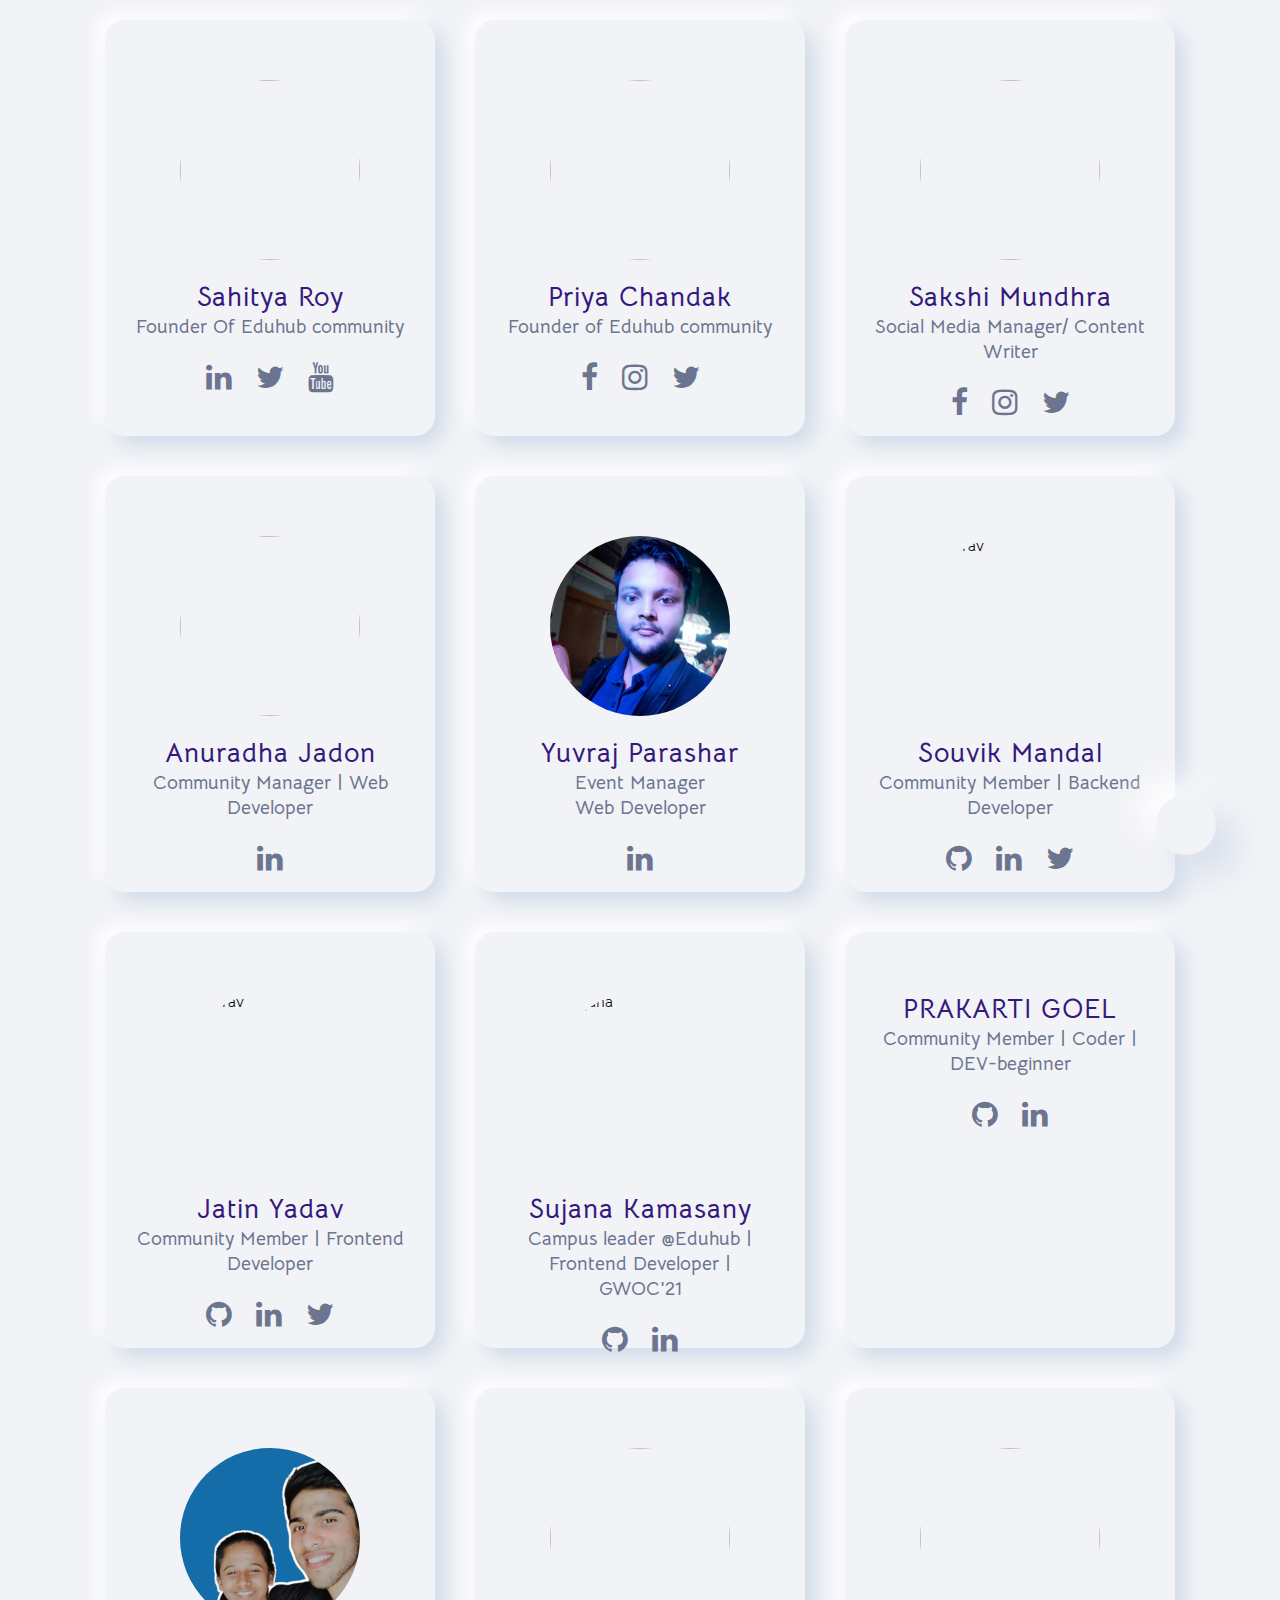
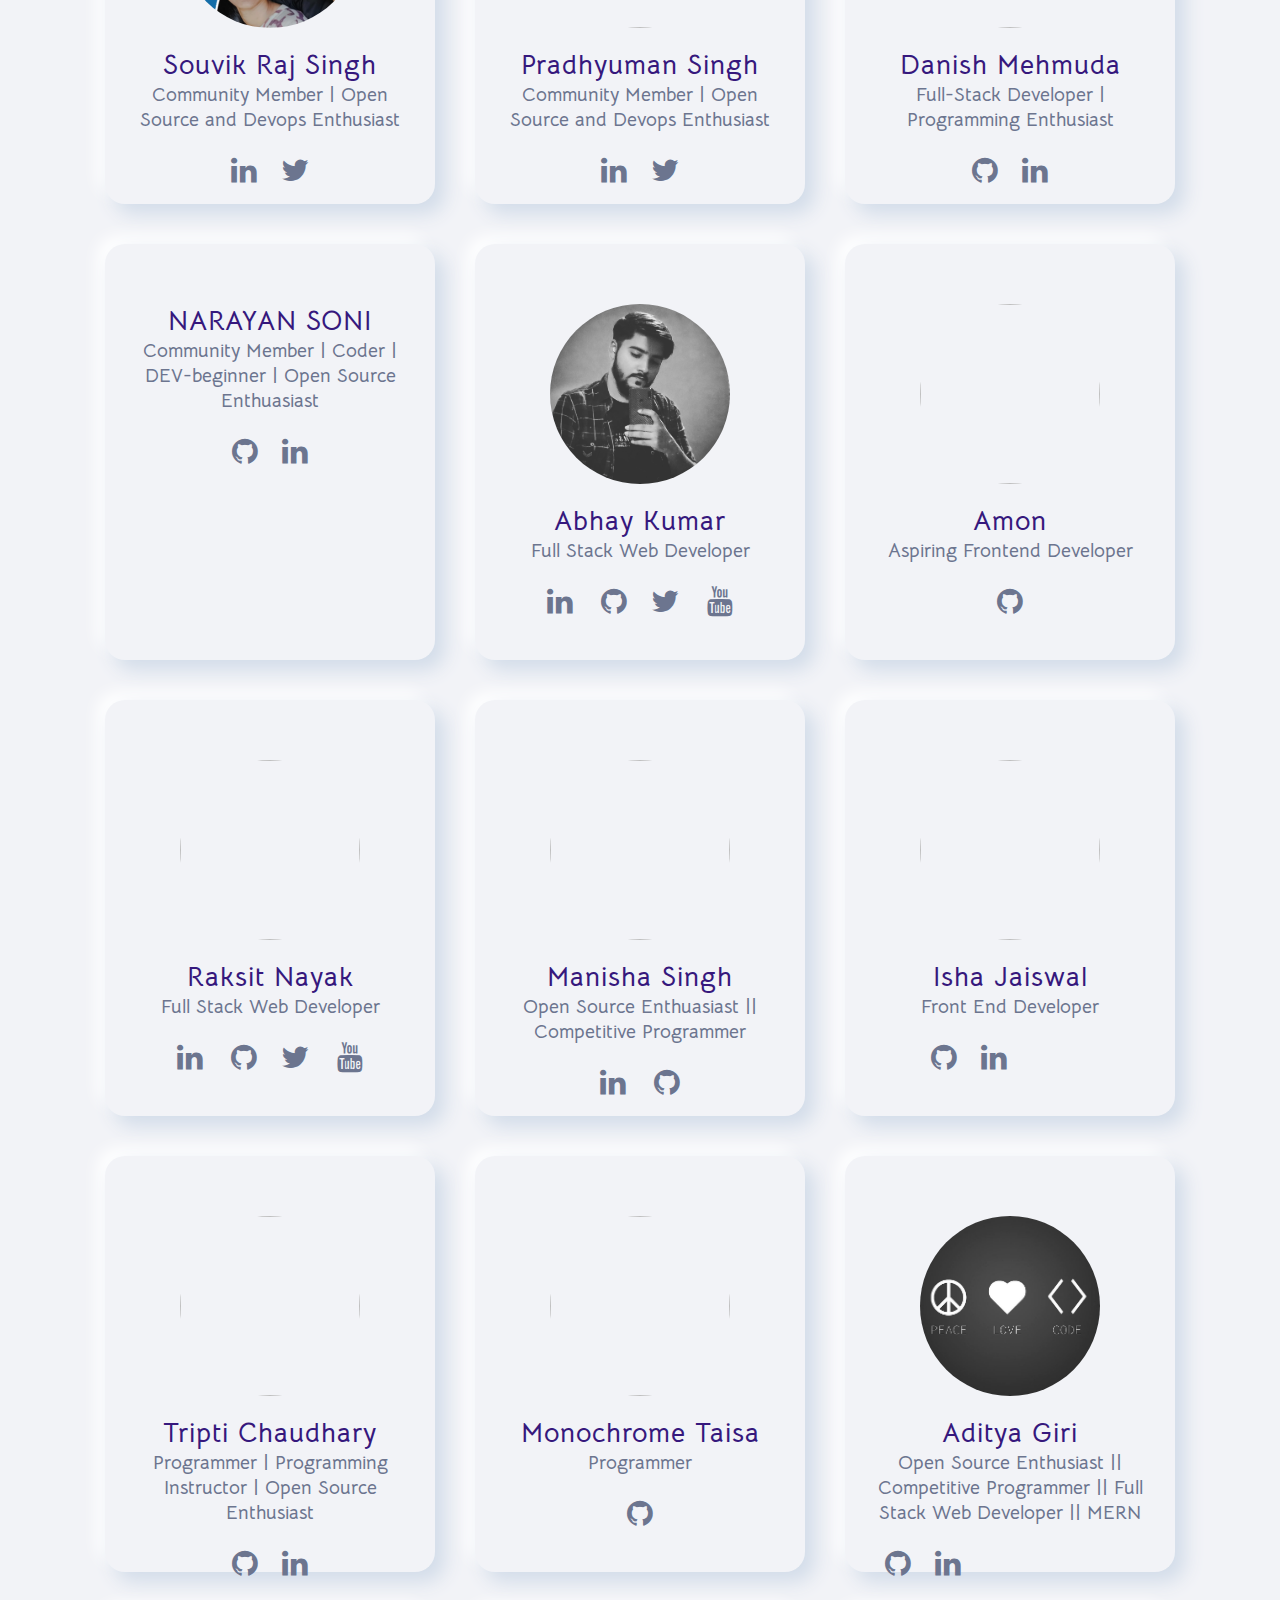
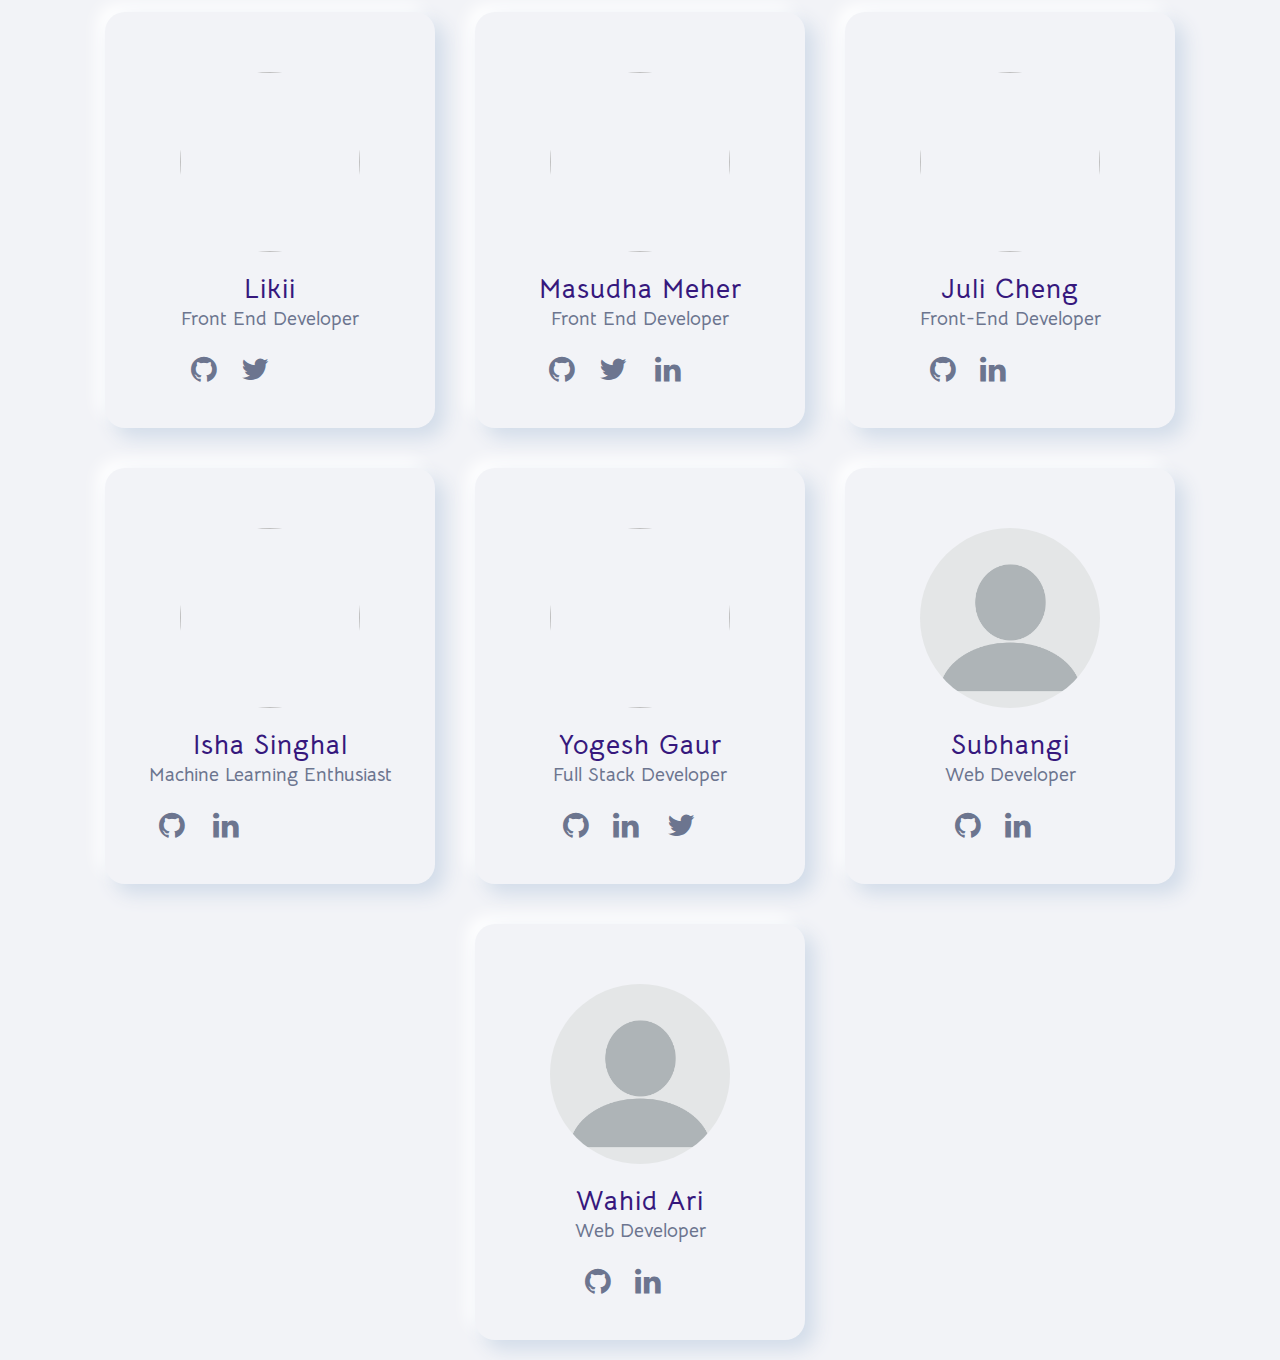
==== index.html @ bab0c8e1 "add new contributor" ====
<!DOCTYPE html>
<html lang="en">
  <head>
    <meta charset="UTF-8" />
    <meta http-equiv="X-UA-Compatible" content="IE=edge" />
    <meta name="viewport" content="width=device-width, initial-scale=1.0" />
    <link
      rel="stylesheet"
      href="https://cdnjs.cloudflare.com/ajax/libs/font-awesome/4.7.0/css/font-awesome.css"
    />
    <link rel="stylesheet" href="style.css" />
    <title>Creative Our Team Section Using HTML & CSS | CSS Neumorphism</title>
    <script src="./darkMode.js" defer></script>
    <!-- Created by S-Tech04 -->
  </head>

  <body>
    <!-- Dark/Light Mode Toggler -->
    <button id="theme-toggler">
      <i id="toggler-icon" class="fa" aria-hidden="true"></i>
    </button>
    <div class="container">
      <div class="card">
        <div class="content">
          <div class="imgBx">
            <img src="images/sahitya.jpg" alt="" />
          </div>
          <div class="contentBx">
            <h4 class="nameHeadline">Sahitya Roy</h4>
            <h5 class="designationHeadline">Founder Of Eduhub community</h5>
          </div>
          <div class="sci">
            <a
              href="https://linkedin.com/in/sahitya-roy-244b941a2/"
              class="socialLink"
              ><i class="fa fa-linkedin" aria-hidden="true"></i
            ></a>
            <a href="https://twitter.com/SahityaRoy07" class="socialLink"
              ><i class="fa fa-twitter" aria-hidden="true"></i
            ></a>
            <a
              href="https://www.youtube.com/channel/UCqXTIC8hmyigUtYGVykQsug"
              class="socialLink"
              ><i class="fa fa-youtube" aria-hidden="true"></i
            ></a>
          </div>
        </div>
      </div>
      <div class="card">
        <div class="content">
          <div class="imgBx">
            <img src="images/avatar.png" alt="" />
          </div>
          <div class="contentBx">
            <h4 class="nameHeadline">Priya Chandak</h4>
            <h5 class="designationHeadline">Founder of Eduhub community</h5>
          </div>
          <div class="sci">
            <a href="#" class="socialLink"
              ><i class="fa fa-facebook" aria-hidden="true"></i
            ></a>
            <a href="#" class="socialLink"
              ><i class="fa fa-instagram" aria-hidden="true"></i
            ></a>
            <a href="#" class="socialLink"
              ><i class="fa fa-twitter" aria-hidden="true"></i
            ></a>
          </div>
        </div>
      </div>
      <div class="card">
        <div class="content">
          <div class="imgBx">
            <img src="images/IMG-20191004-WA0050 - Sakshi Mundhra.jpg" alt="" />
          </div>
          <div class="contentBx">
            <h4 class="nameHeadline">Sakshi Mundhra</h4>
            <h5 class="designationHeadline">
              Social Media Manager/ Content Writer
            </h5>
          </div>
          <div class="sci">
            <a href="#" class="socialLink"
              ><i class="fa fa-facebook" aria-hidden="true"></i
            ></a>
            <a href="#" class="socialLink"
              ><i class="fa fa-instagram" aria-hidden="true"></i
            ></a>
            <a href="#" class="socialLink"
              ><i class="fa fa-twitter" aria-hidden="true"></i
            ></a>
          </div>
        </div>
      </div>
      <div class="card">
        <div class="content">
          <div class="imgBx">
            <img src="images/Anuradha_image.jpg" alt="" />
          </div>
          <div class="contentBx">
            <h4 class="nameHeadline">Anuradha Jadon</h4>
            <h5 class="designationHeadline">
              Community Manager | Web Developer
            </h5>
          </div>
          <div class="sci">
            <a
              href="https://www.linkedin.com/in/anuradha-jadon-4a5ba61b1/"
              class="socialLink"
              ><i class="fa fa-linkedin" aria-hidden="true"></i
            ></a>
          </div>
        </div>
      </div>
      <!-- Card added by Yuvraj Parashar -->
      <div class="card">
        <div class="content">
          <div class="imgBx">
            <img src="images/yuvi.jpg" alt="" />
          </div>
          <div class="contentBx">
            <h4 class="nameHeadline">Yuvraj Parashar</h4>
            <h5 class="designationHeadline">
              Event Manager <br />
              Web Developer
            </h5>
          </div>
          <div class="sci">
            <a
              href="https://www.linkedin.com/in/yuvraj-parashar/"
              class="socialLink"
              ><i class="fa fa-linkedin" aria-hidden="true"></i
            ></a>
          </div>
        </div>
      </div>
      <div class="card">
        <div class="content">
          <div class="imgBx">
            <img src="images/souvik.png" alt="Saurav" />
          </div>
          <div class="contentBx">
            <h4 class="nameHeadline">Souvik Mandal</h4>
            <h5 class="designationHeadline">
              Community Member | Backend Developer
            </h5>
          </div>
          <div class="sci">
            <a href="https://github.com/8-bit-souvik" class="socialLink"
              ><i class="fa fa-github" aria-hidden="true"></i
            ></a>
            <a
              href="https://www.linkedin.com/in/souvikmandal20/"
              class="socialLink"
              ><i class="fa fa-linkedin" aria-hidden="true"></i
            ></a>
            <a href="https://twitter.com/souvik0759" class="socialLink"
              ><i class="fa fa-twitter" aria-hidden="true"></i
            ></a>
          </div>
        </div>
      </div>
      <div class="card">
        <div class="content">
          <div class="imgBx">
            <img src="images/jatiinyadav.png" alt="Saurav" />
          </div>
          <div class="contentBx">
            <h4 class="nameHeadline">Jatin Yadav</h4>
            <h5 class="designationHeadline">
              Community Member | Frontend Developer
            </h5>
          </div>
          <div class="sci">
            <a href="https://github.com/jatiinyadav" class="socialLink"
              ><i class="fa fa-github" aria-hidden="true"></i
            ></a>
            <a
              href="https://www.linkedin.com/in/jatiinyadav/"
              class="socialLink"
              ><i class="fa fa-linkedin" aria-hidden="true"></i
            ></a>
            <a href="https://twitter.com/jatiin_yadav" class="socialLink"
              ><i class="fa fa-twitter" aria-hidden="true"></i
            ></a>
          </div>
        </div>
      </div>

      <div class="card">
        <div class="content">
          <div class="imgBx">
            <img src="images/sujana.jpeg" alt="Sujana" />
          </div>
          <div class="contentBx">
            <h4 class="nameHeadline">Sujana Kamasany</h4>
            <h5 class="designationHeadline">
              Campus leader @Eduhub | Frontend Developer | GWOC'21
            </h5>
          </div>
          <div class="sci">
            <a href="https://github.com/sujana-kamasany" class="socialLink"
              ><i class="fa fa-github" aria-hidden="true"></i
            ></a>
            <a href="https://www.linkedin.com/in/sujana--k/" class="socialLink"
              ><i class="fa fa-linkedin" aria-hidden="true"></i
            ></a>
          </div>
        </div>
      </div>
      <div class="card">
        <div class="content">
          <div class="contentBx">
            <h4 class="nameHeadline">PRAKARTI GOEL</h4>
            <h5 class="designationHeadline">
              Community Member | Coder | DEV-beginner
            </h5>
          </div>
          <div class="sci">
            <a href="https://github.com/prakartigoel24" class="socialLink"
              ><i class="fa fa-github" aria-hidden="true"></i
            ></a>
            <a
              href="https://www.linkedin.com/in/prakarti-goel-2404/"
              class="socialLink"
              ><i class="fa fa-linkedin" aria-hidden="true"></i
            ></a>
          </div>
        </div>
      </div>

      <div class="card">
        <div class="content">
          <div class="imgBx">
            <img src="images/souvik-raj-singh.png" alt="" />
          </div>
          <div class="contentBx">
            <h4 class="nameHeadline">Souvik Raj Singh</h4>
            <h5 class="designationHeadline">
              Community Member | Open Source and Devops Enthusiast
            </h5>
          </div>
          <div class="sci">
            <a
              href="https://linkedin.com/in/souvik-raj-singh-9650bb187/"
              class="socialLink"
              ><i class="fa fa-linkedin" aria-hidden="true"></i
            ></a>
            <a href="https://twitter.com/souvik-raj-singh" class="socialLink"
              ><i class="fa fa-twitter" aria-hidden="true"></i
            ></a>
          </div>
        </div>
      </div>

      <div class="card">
        <div class="content">
          <div class="imgBx">
            <img src="images/Male_avatar.jpg" alt="" />
          </div>
          <div class="contentBx">
            <h4 class="nameHeadline">Pradhyuman Singh</h4>
            <h5 class="designationHeadline">
              Community Member | Open Source and Devops Enthusiast
            </h5>
          </div>
          <div class="sci">
            <a
              href="https://www.linkedin.com/in/pradhyuman-singh-sindal-387aaa192/"
              class="socialLink"
              ><i class="fa fa-linkedin" aria-hidden="true"></i
            ></a>
            <a href="https://twitter.com/pradhyuman12" class="socialLink"
              ><i class="fa fa-twitter" aria-hidden="true"></i
            ></a>
          </div>
        </div>
      </div>

      <div class="card">
        <div class="content">
          <div class="imgBx">
            <img src="images/Male_avatar.jpg" />
          </div>
          <div class="contentBx">
            <h4 class="nameHeadline">Danish Mehmuda</h4>
            <h5 class="designationHeadline">
              Full-Stack Developer | Programming Enthusiast
            </h5>
          </div>
          <div class="sci">
            <a href="https://github.com/GLADI8R" class="socialLink"
              ><i class="fa fa-github" aria-hidden="true"></i
            ></a>
            <a
              href="https://www.linkedin.com/in/danish-ahmed-mehmuda-34b5651b2/"
              class="socialLink"
              ><i class="fa fa-linkedin" aria-hidden="true"></i
            ></a>
          </div>
        </div>
      </div>
      <div class="card">
        <div class="content">
          <div class="contentBx">
            <h4 class="nameHeadline">NARAYAN SONI</h4>
            <h5 class="designationHeadline">
              Community Member | Coder | DEV-beginner | Open Source Enthuasiast
            </h5>
          </div>
          <div class="sci">
            <a href="https://github.com/narayan954" class="socialLink"
              ><i class="fa fa-github" aria-hidden="true"></i
            ></a>
            <a
              href="https://www.linkedin.com/in/narayan-soni/"
              class="socialLink"
              ><i class="fa fa-linkedin" aria-hidden="true"></i
            ></a>
          </div>
        </div>
      </div>

      <div class="card">
        <div class="content">
          <div class="imgBx">
            <img src="images/abhayxkumar.jpg" />
          </div>
          <div class="contentBx">
            <h4 class="nameHeadline">Abhay Kumar</h4>
            <h5 class="designationHeadline">Full Stack Web Developer</h5>
          </div>
          <div class="sci">
            <a href="https://linkedin.com/in/abhayxkumar/">
              <i class="fa fa-linkedin" aria-hidden="true"></i>
            </a>
            <a href="https://github.com/abhayxkumar" class="socialLink"
              ><i class="fa fa-github" aria-hidden="true"></i
            ></a>
            <a href="https://twitter.com/abhayxkumar/">
              <i class="fa fa-twitter" aria-hidden="true"></i>
            </a>
            <a href="https://www.youtube.com/channel/UCaTFZ7EOdfE4BOIVOZs4eyQ">
              <i class="fa fa-youtube" aria-hidden="true"></i>
            </a>
          </div>
        </div>
      </div>
      <div class="card">
        <div class="content">
          <div class="imgBx">
            <img src="https://avatars.githubusercontent.com/u/64846892?v=4" />
          </div>
          <div class="contentBx">
            <h4 class="nameHeadline">Amon</h4>
            <h5 class="designationHeadline">Aspiring Frontend Developer</h5>
          </div>
          <div class="sci">
            <a href="https://github.com/A-amon" class="socialLink"
              ><i class="fa fa-github" aria-hidden="true"></i
            ></a>
          </div>
        </div>
      </div>
      <div class="card">
        <div class="content">
          <div class="imgBx">
            <img src="images/RakshitNayak.jpg" />
          </div>
          <div class="contentBx">
            <h4 class="nameHeadline">Raksit Nayak</h4>
            <h5 class="designationHeadline">Full Stack Web Developer</h5>
          </div>
          <div class="sci">
            <a href="https://www.linkedin.com/in/rakshit-nayak-515932182/">
              <i class="fa fa-linkedin" aria-hidden="true"></i>
            </a>
            <a href="https://github.com/rakshitnayak" class="socialLink"
              ><i class="fa fa-github" aria-hidden="true"></i
            ></a>
            <a href="https://twitter.com/rdsonn">
              <i class="fa fa-twitter" aria-hidden="true"></i>
            </a>
            <a href="https://www.youtube.com/c/RDsOn">
              <i class="fa fa-youtube" aria-hidden="true"></i>
            </a>
          </div>
        </div>
      </div>

      <!-- added by Manisha Singh -->
      <div class="card">
        <div class="content">
          <div class="imgBx">
            <img src="images/ManishaSingh.jpg" />
          </div>
          <div class="contentBx">
            <h4 class="nameHeadline">Manisha Singh</h4>
            <h5 class="designationHeadline">
              Open Source Enthuasiast || Competitive Programmer
            </h5>
          </div>
          <div class="sci">
            <a href="https://www.linkedin.com/in/manisha-singh-a3471616b/">
              <i class="fa fa-linkedin" aria-hidden="true"></i>
            </a>
            <a href="https://github.com/manisha-27" class="socialLink"
              ><i class="fa fa-github" aria-hidden="true"></i>
            </a>
          </div>
        </div>
      </div>

      <!--       Added by Isha Jaiswal  -->

      <div class="card">
        <div class="content">
          <div class="imgBx">
            <img src="images/Isha Jaiswal.jpg" />
          </div>
          <div class="contentBx">
            <h4 class="nameHeadline">Isha Jaiswal</h4>
            <h5 class="designationHeadline">Front End Developer</h5>
            <div class="sci">
              <a href="https://github.com/ishajaiswal1505" class="socialLink"
                ><i class="fa fa-github" aria-hidden="true"></i
              ></a>
              <a href="https://www.linkedin.com/in/isha-jaiswal-741830221/">
                <i class="fa fa-linkedin" aria-hidden="true"></i>
              </a>
            </div>
          </div>
        </div>
      </div>

      <div class="card">
        <div class="content">
          <div class="imgBx">
            <img src="images/avatar.png" />
          </div>
          <div class="contentBx">
            <h4 class="nameHeadline">Tripti Chaudhary</h4>
            <h5 class="designationHeadline">
              Programmer | Programming Instructor | Open Source Enthusiast
            </h5>
          </div>
          <div class="sci">
            <a href="https://github.com/triptic1412" class="socialLink"
              ><i class="fa fa-github" aria-hidden="true"></i
            ></a>
            <a
              href="https://www.linkedin.com/in/tripti-chaudhary1412/"
              class="socialLink"
              ><i class="fa fa-linkedin" aria-hidden="true"></i>
            </a>
          </div>
        </div>
      </div>
      
      <div class="card">
        <div class="content">
          <div class="imgBx">
            <img src="images/mtsa.png" />
          </div>
          <div class="contentBx">
            <h4 class="nameHeadline">Monochrome Taisa</h4>
            <h5 class="designationHeadline">
              Programmer
            </h5>
          </div>
          <div class="sci">
            <a href="https://github.com/idm1303" class="socialLink"
              ><i class="fa fa-github" aria-hidden="true"></i
            ></a>
          </div>
        </div>
      </div>
      
        
      <!-- Card added by Aditya Giri -->
        <div class="card">
          <div class="content">
            <div class="imgBx">
              <img src="images/devPROFILE.jpg" />
            </div>
            <div class="contentBx">
              <h4 class="nameHeadline">Aditya Giri</h4>
              <h5 class="designationHeadline">
              Open Source Enthusiast || Competitive Programmer || Full Stack Web Developer || MERN
            </h5>
              <div class="sci">
                <a href="https://github.com/aditya-464" class="socialLink"
                  ><i class="fa fa-github" aria-hidden="true"></i
                ></a>
                <a href="www.linkedin.com/in/aditya-giri-948420226">
                  <i class="fa fa-linkedin" aria-hidden="true"></i>
                </a>
              </div>
            </div>
          </div>
        </div>
  

      <div class="card">
        <div class="content">
          <div class="imgBx">
            <img src="images/likiipedia.jpg" />
          </div>
          <div class="contentBx">
            <h4 class="nameHeadline">Likii</h4>
            <h5 class="designationHeadline">Front End Developer</h5>
            <div class="sci">
              <a href="https://github.com/mateahoward" class="socialLink"
                ><i class="fa fa-github" aria-hidden="true"></i
              ></a>
              <a href="https://twitter.com/Likiipedia" class="socialLink"
                ><i class="fa fa-twitter" aria-hidden="true"></i>
              </a>
            </div>
          </div>
        </div>
      </div>
       

      <div class="card">
        <div class="content">
          <div class="imgBx">
            <img src="images/artwork.jpg" />
          </div>
          <div class="contentBx">
            <h4 class="nameHeadline">Masudha Meher</h4>
            <h5 class="designationHeadline">Front End Developer</h5>
            <div class="sci">
              <a href="https://github.com/samflab" class="socialLink"
                ><i class="fa fa-github" aria-hidden="true"></i
              ></a>
              <a href="https://twitter.com/kasturimeh" class="socialLink"
                ><i class="fa fa-twitter" aria-hidden="true"></i>
              </a>
              <a href="https://linkedin.com/in/masudhameher" class="socialLink"
                ><i class="fa fa-linkedin" aria-hidden="true"></i>
              </a>
            </div>
          </div>
        </div>
      </div>

      <div class="card">
        <div class="content">
          <div class="imgBx">
            <img src="images/artwork.jpg" />
          </div>
          <div class="contentBx">
            <h4 class="nameHeadline">Juli Cheng</h4>
            <h5 class="designationHeadline">Front-End Developer</h5>
            <div class="sci">
              <a href="https://github.com/julicheng" class="socialLink"
                ><i class="fa fa-github" aria-hidden="true"></i
              ></a>
              <a href="https://linkedin.com/in/julicheng" class="socialLink"
                ><i class="fa fa-linkedin" aria-hidden="true"></i>
              </a>
            </div>
          </div>
        </div>
      </div>


      <div class="card">
        <div class="content">
          <div class="imgBx">
            <img src="images/ishaimg.jpg" />
          </div>
          <div class="contentBx">
            <h4 class="nameHeadline">Isha Singhal</h4>
            <h5 class="designationHeadline">Machine Learning Enthusiast</h5>
            <div class="sci">
              <a href="https://github.com/isha-singhal" class="socialLink"
                ><i class="fa fa-github" aria-hidden="true"></i>
              </a>
              <a href="https://www.linkedin.com/in/isha-singhal12/" class="socialLink"
                ><i class="fa fa-linkedin" aria-hidden="true"></i>
              </a>
            </div>
          </div>
        </div>
        </div>

        <div class="card">
          <div class="content">
            <div class="imgBx">
              <img src="images/Yogesh.jpg" />
            </div>
            <div class="contentBx">
              <h4 class="nameHeadline">Yogesh Gaur</h4>
              <h5 class="designationHeadline">Full Stack Developer</h5>
              <div class="sci">
                <a href="https://github.com/imyogeshgaur" class="socialLink"
                  ><i class="fa fa-github" aria-hidden="true"></i
                ></a>
                <a href="https://linkedin.com/in/imyogeshgaur" class="socialLink"
                  ><i class="fa fa-linkedin" aria-hidden="true"></i>
                </a>
                <a href="https://twitter.com/imyogeshgaur" class="socialLink"
                  ><i class="fa fa-twitter" aria-hidden="true"></i>
                </a>
              </div>
            </div>
          </div>
        </div>

        <div class="card">
          <div class="content">
            <div class="imgBx">
              <img src="images/photo.png" />
            </div>
            <div class="contentBx">
              <h4 class="nameHeadline">Subhangi</h4>
              <h5 class="designationHeadline">Web Developer</h5>
              <div class="sci">
                <a href="https://github.com/SUBHANGI-DHASMANA" class="socialLink"
                  ><i class="fa fa-github" aria-hidden="true"></i
                ></a>
                <a href="https://www.linkedin.com/in/subhangi-dhasmana-04a911235/" class="socialLink"
                  ><i class="fa fa-linkedin" aria-hidden="true"></i>
                </a>
              </div>
            </div>
          </div>
        </div>
      
        <div class="card">
          <div class="content">
            <div class="imgBx">
              <img src="images/photo.png" />
            </div>
            <div class="contentBx">
              <h4 class="nameHeadline">Wahid Ari</h4>
              <h5 class="designationHeadline">Web Developer</h5>
              <div class="sci">
                <a href="https://github.com/wahid-ari" class="socialLink"
                  ><i class="fa fa-github" aria-hidden="true"></i
                ></a>
                <a href="https://www.linkedin.com/in/wahidari/" class="socialLink"
                  ><i class="fa fa-linkedin" aria-hidden="true"></i>
                </a>
              </div>
            </div>
          </div>
        </div>
         
     


  </body>
</html>
---- style.css ----
@import url("https://fonts.googleapis.com/css2?family=Bellota+Text:ital,wght@0,300;0,400;0,700;1,300;1,400;1,700&display=swap");
:root {
  --theme-light-grey: #6c758f;
  --theme-light-purple: #36187d;
  --theme-light-blue: #0196e3;

  --theme-light-bg: #f2f3f7;
  --theme-light-light-shadow: #ffffff;
  --theme-light-dark-shadow: #d2dce9;

  --theme-dark-purple: #5726c9;
  --theme-dark-blue: #00a0f0;
  --theme-dark-grey: #bac9f5;

  --theme-dark-bg: #1a1b1e;
  --theme-dark-light-shadow: #242529;
  --theme-dark-dark-shadow: #151518;
}
* {
  margin: 0;
  padding: 0;
  box-sizing: border-box;
  font-family: "Bellota Text", cursive;
  transition: 0.2s ease-in-out;
}
body {
  display: flex;
  justify-content: center;
  align-items: center;
  min-height: 500px;
  width: 100%;
}
.container {
  display: flex;
  justify-content: center;
  align-items: center;
  flex-wrap: wrap;
}
.container .card {
  width: 330px;
  height: 416px;
  padding: 60px 30px;
  margin: 20px;
  border-radius: 20px;
}
.container .card .content {
  display: flex;
  justify-content: center;
  align-items: center;
  flex-direction: column;
}
.container .card .content .imgBx {
  width: 180px;
  height: 180px;
  border-radius: 50%;
  position: relative;
  margin-bottom: 20px;
  overflow: hidden;
}
.container .card .content .imgBx img {
  position: absolute;
  top: 0;
  left: 0;
  width: 100%;
  height: 100%;
  object-fit: cover;
}
.container .card .content .contentBx h4 {
  font-size: 1.7rem;
  font-weight: bold;
  text-align: center;
  letter-spacing: 1px;
}
.container .card .content .contentBx h5 {
  font-size: 1.2rem;
  font-weight: bold;
  text-align: center;
}
.container .card .content .sci {
  margin-top: 20px;
}
.container .card .content .sci a {
  text-decoration: none;
  font-size: 30px;
  margin: 10px;
  transition: color 0.4s;
}

/* Theme Toggler */
#theme-toggler {
  width: 60px;
  height: 60px;
  position: fixed;
  bottom: 5%;
  right: 5%;
  border-radius: 50%;
  border: none;
  outline: none;
  user-select: none;
  font-size: 2rem;
}
/* theme classes */
.dark-neuromorphism {
  background: var(--theme-dark-bg) !important;
  color: var(--theme-dark-grey) !important;
  box-shadow: 0.6em 0.6em 1.2em var(--theme-dark-dark-shadow),
    -0.5em -0.5em 1em var(--theme-dark-light-shadow) !important;
}
.light-neuromorphism {
  background: var(--theme-light-bg) !important;
  color: var(--theme-light-grey) !important;
  box-shadow: 0.6em 0.6em 1.2em var(--theme-light-dark-shadow),
    -0.5em -0.5em 1em var(--theme-light-light-shadow) !important;
}
.dark-bg {
  background: var(--theme-dark-bg) !important;
}
.dark-headline-text {
  color: var(--theme-dark-purple) !important;
}
.dark-description-text {
  color: var(--theme-dark-grey) !important;
}
.dark-link {
  color: var(--theme-dark-grey) !important;
}
.dark-link:hover {
  color: var(--theme-dark-blue) !important;
}
.light-bg {
  background: var(--theme-light-bg) !important;
}
.light-headline-text {
  color: var(--theme-light-purple) !important;
}
.light-description-text {
  color: var(--theme-light-grey) !important;
}
.light-link {
  color: var(--theme-light-grey) !important;
}
.light-link:hover {
  color: var(--theme-light-blue) !important;
}
/* Media Queries for OS Based Light/Dark Mode */
@media (prefers-color-scheme: dark) {
  body {
    background: var(--theme-dark-bg);
  }
  .container .card {
    background: var(--theme-dark-bg);
    box-shadow: 0.6em 0.6em 1.2em var(--theme-dark-dark-shadow),
      -0.5em -0.5em 1em var(--theme-dark-light-shadow);
  }
  .container .card .content .contentBx h4 {
    color: var(--theme-dark-purple);
  }
  .container .card .content .contentBx h5 {
    color: var(--theme-dark-grey);
  }
  .container .card .content .sci a {
    color: var(--theme-dark-grey);
  }
  .container .card .content .sci a:hover {
    color: var(--theme-dark-blue);
  }
  #theme-toggler {
    background: var(--theme-dark-bg);
    color: var(--theme-dark-grey);
    box-shadow: 0.6em 0.6em 1.2em var(--theme-dark-dark-shadow),
      -0.5em -0.5em 1em var(--theme-dark-light-shadow);
  }
}

@media (prefers-color-scheme: light) {
  body {
    background: var(--theme-light-bg);
  }
  .container .card {
    background: var(--theme-light-bg);
    box-shadow: 0.6em 0.6em 1.2em var(--theme-light-dark-shadow),
      -0.5em -0.5em 1em var(--theme-light-light-shadow);
  }
  .container .card .content .contentBx h4 {
    color: var(--theme-light-purple);
  }
  .container .card .content .contentBx h5 {
    color: var(--theme-light-grey);
  }
  .container .card .content .sci a {
    color: var(--theme-light-grey);
  }
  .container .card .content .sci a:hover {
    color: var(--theme-light-blue);
  }
  #theme-toggler {
    background: var(--theme-light-bg);
    color: var(--theme-light-grey);
    box-shadow: 0.6em 0.6em 1.2em var(--theme-light-dark-shadow),
      -0.5em -0.5em 1em var(--theme-light-light-shadow);
  }
}

/*   colors
         #f2f3f7
        #d2dce9
        #36187d
        #6c758f
        #0196e3
 */
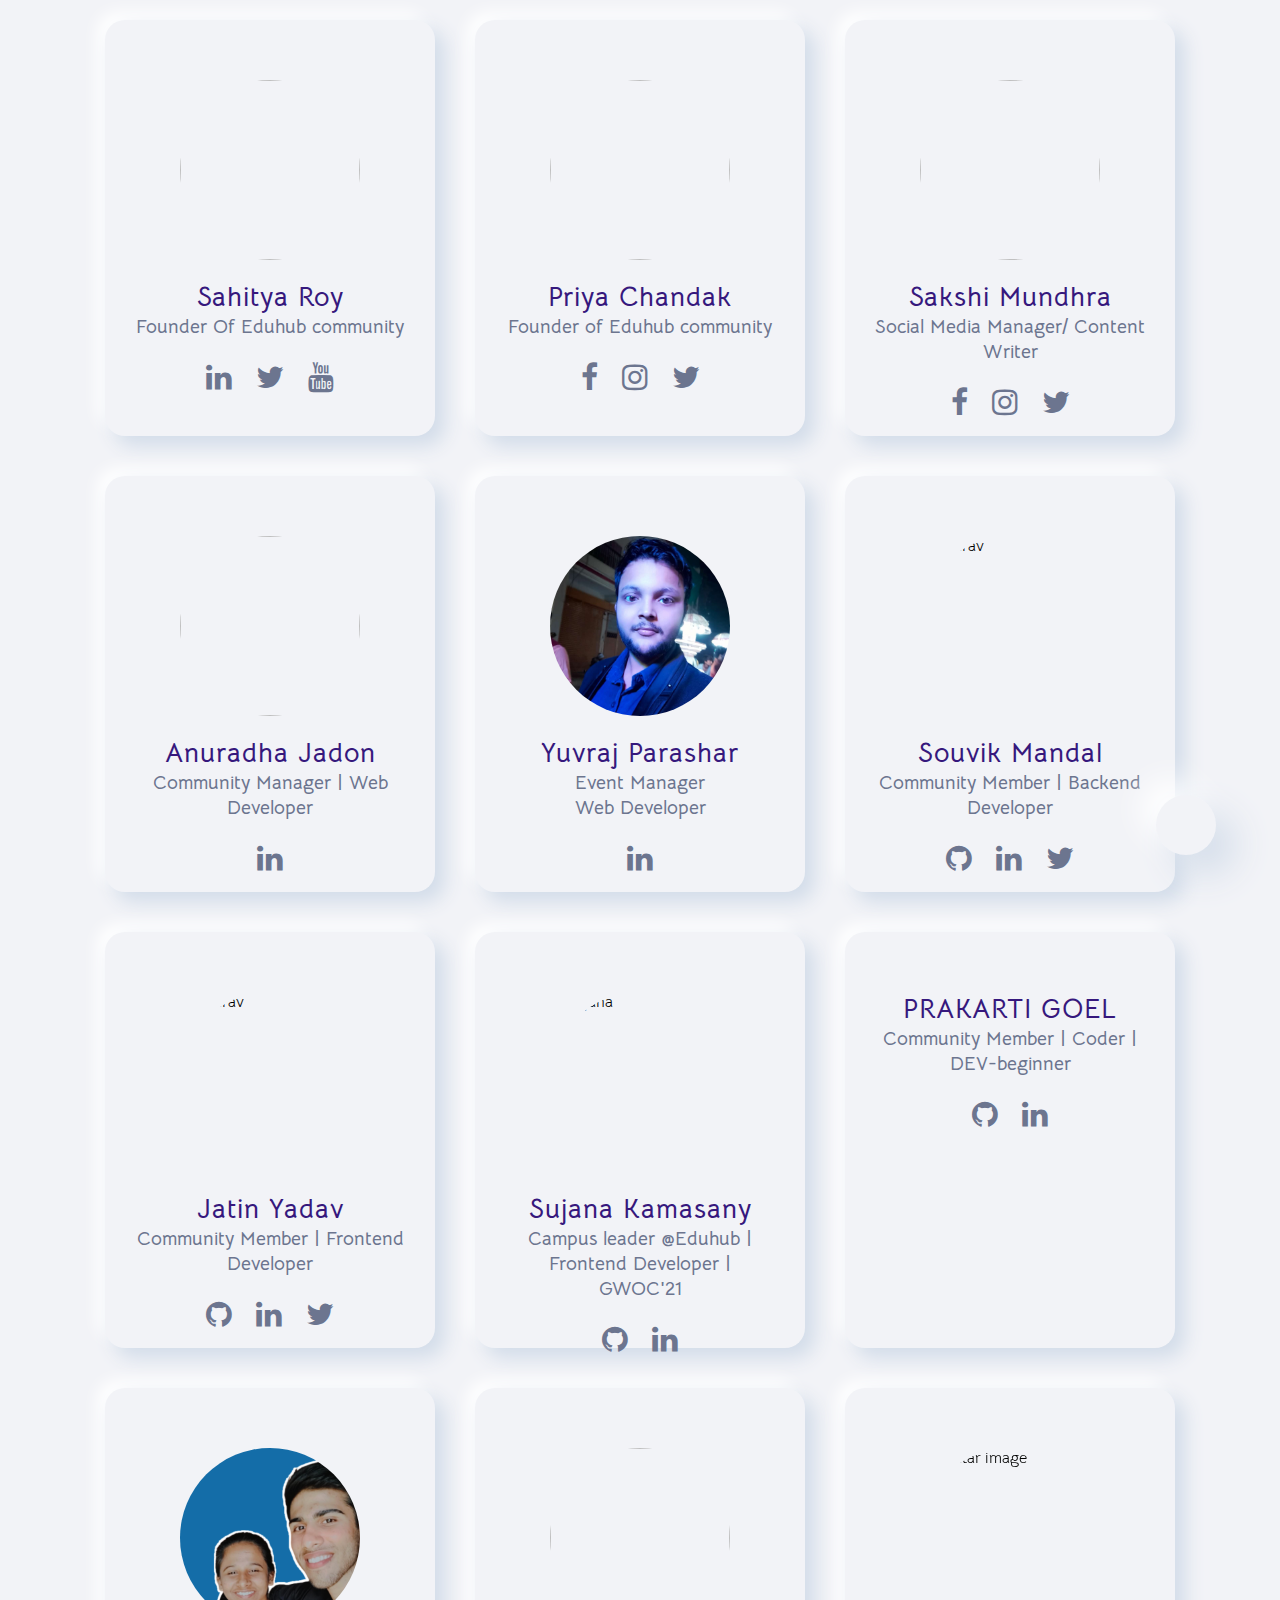
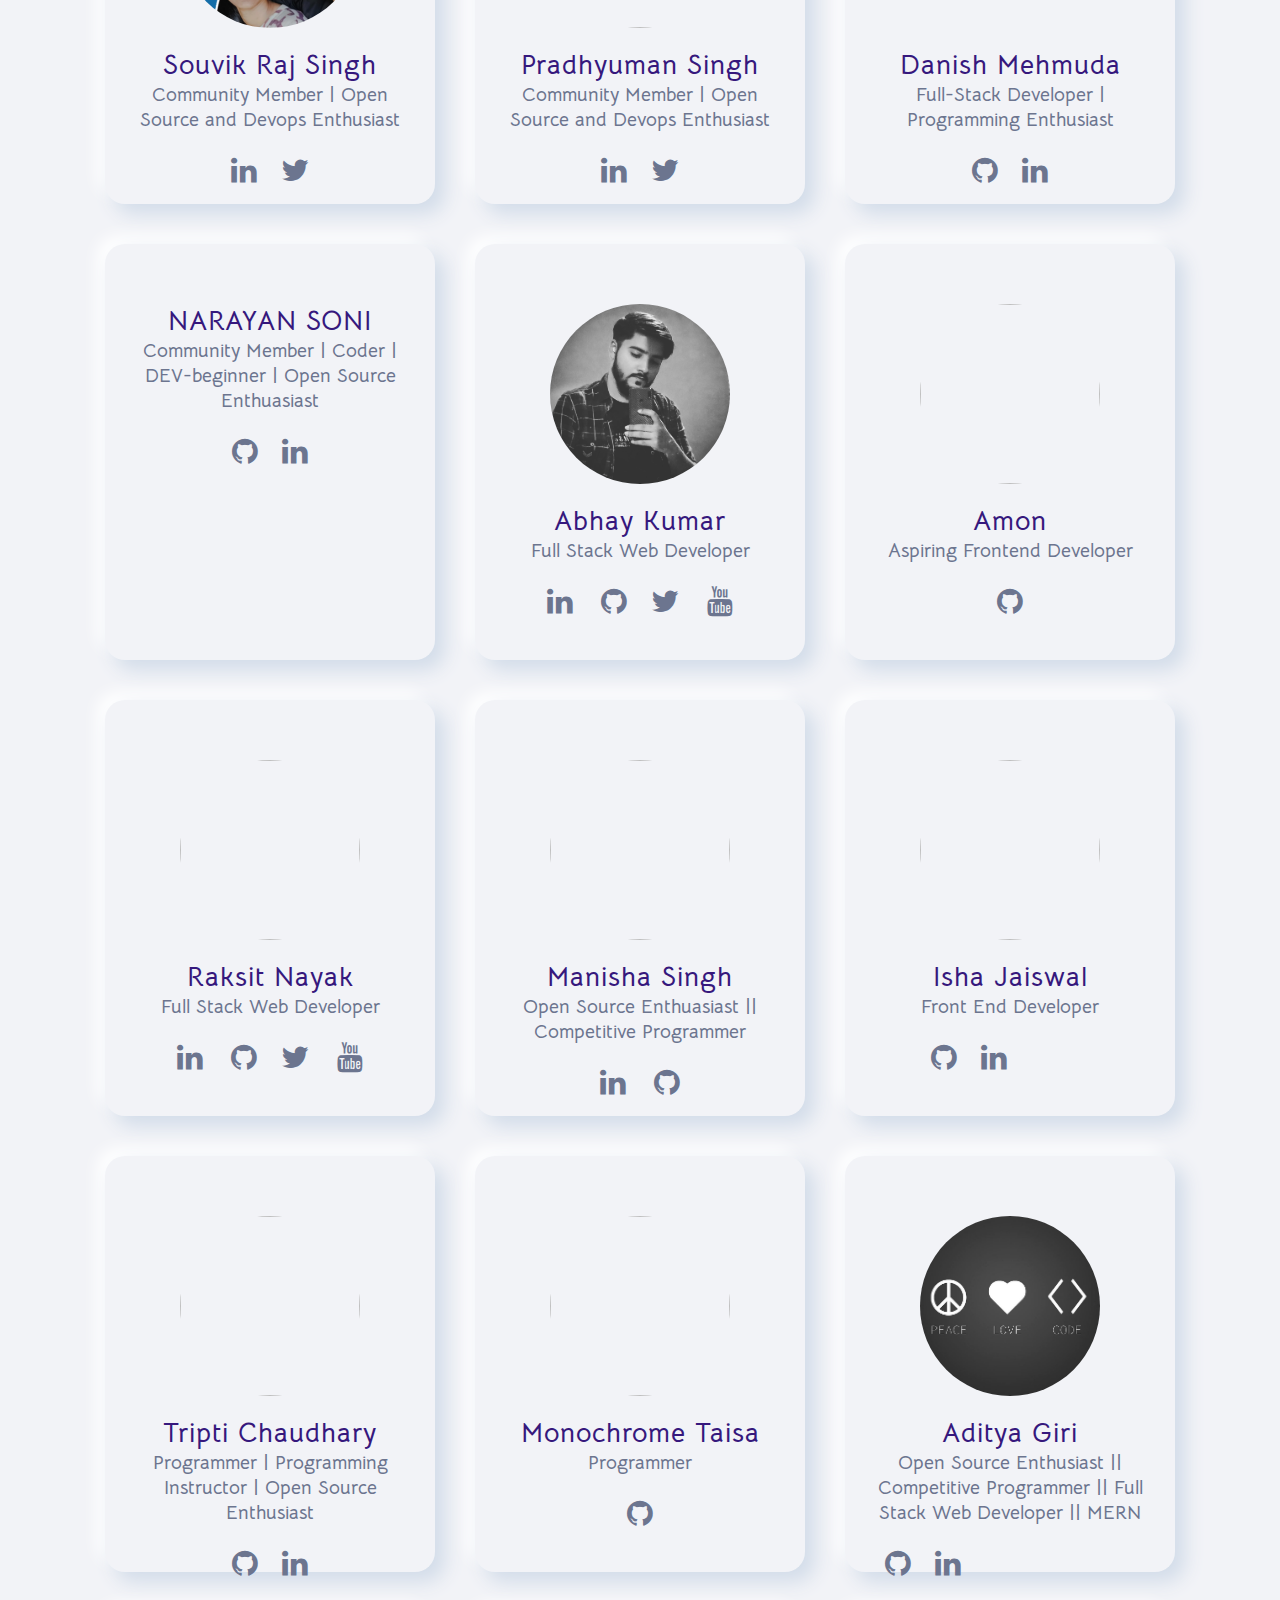
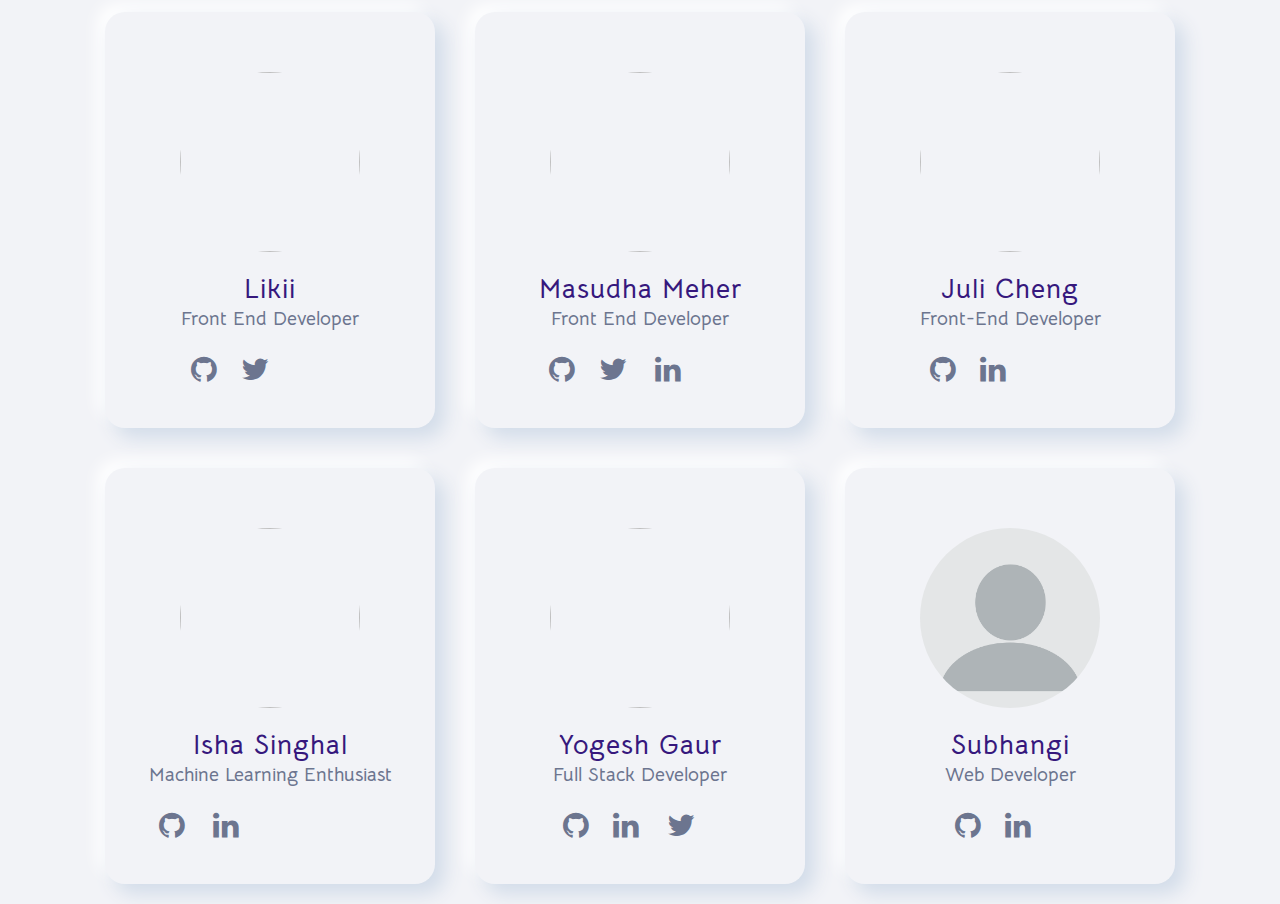
==== commit a524cb53: "added missing alt attributes to images" ====
--- a/index.html
+++ b/index.html
@@ -280,7 +280,7 @@
       <div class="card">
         <div class="content">
           <div class="imgBx">
-            <img src="images/Male_avatar.jpg" />
+            <img src="images/Male_avatar.jpg" alt="Avatar image" />
           </div>
           <div class="contentBx">
             <h4 class="nameHeadline">Danish Mehmuda</h4>
@@ -324,7 +324,7 @@
       <div class="card">
         <div class="content">
           <div class="imgBx">
-            <img src="images/abhayxkumar.jpg" />
+            <img src="images/abhayxkumar.jpg" alt="abhayxkumar"/>
           </div>
           <div class="contentBx">
             <h4 class="nameHeadline">Abhay Kumar</h4>
@@ -628,26 +628,6 @@
             </div>
           </div>
         </div>
-      
-        <div class="card">
-          <div class="content">
-            <div class="imgBx">
-              <img src="images/photo.png" />
-            </div>
-            <div class="contentBx">
-              <h4 class="nameHeadline">Wahid Ari</h4>
-              <h5 class="designationHeadline">Web Developer</h5>
-              <div class="sci">
-                <a href="https://github.com/wahid-ari" class="socialLink"
-                  ><i class="fa fa-github" aria-hidden="true"></i
-                ></a>
-                <a href="https://www.linkedin.com/in/wahidari/" class="socialLink"
-                  ><i class="fa fa-linkedin" aria-hidden="true"></i>
-                </a>
-              </div>
-            </div>
-          </div>
-        </div>
          
      
 
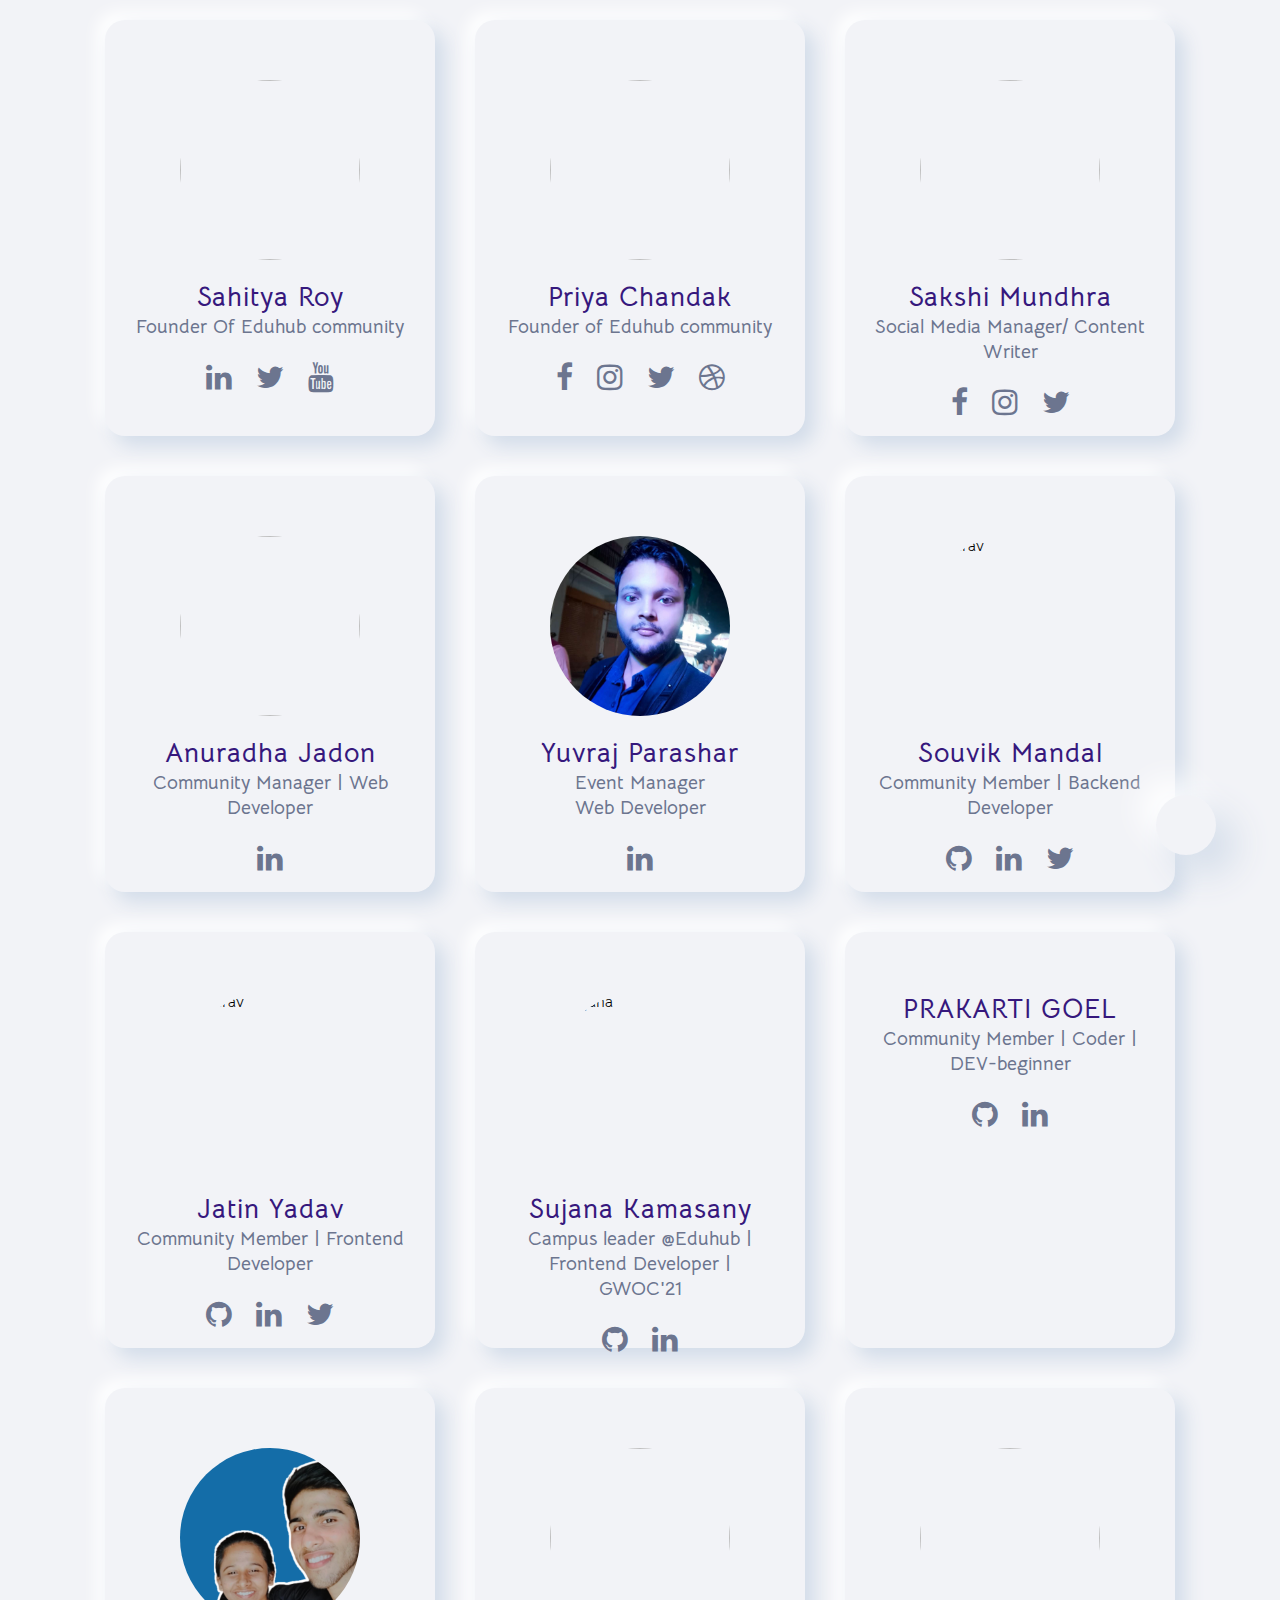
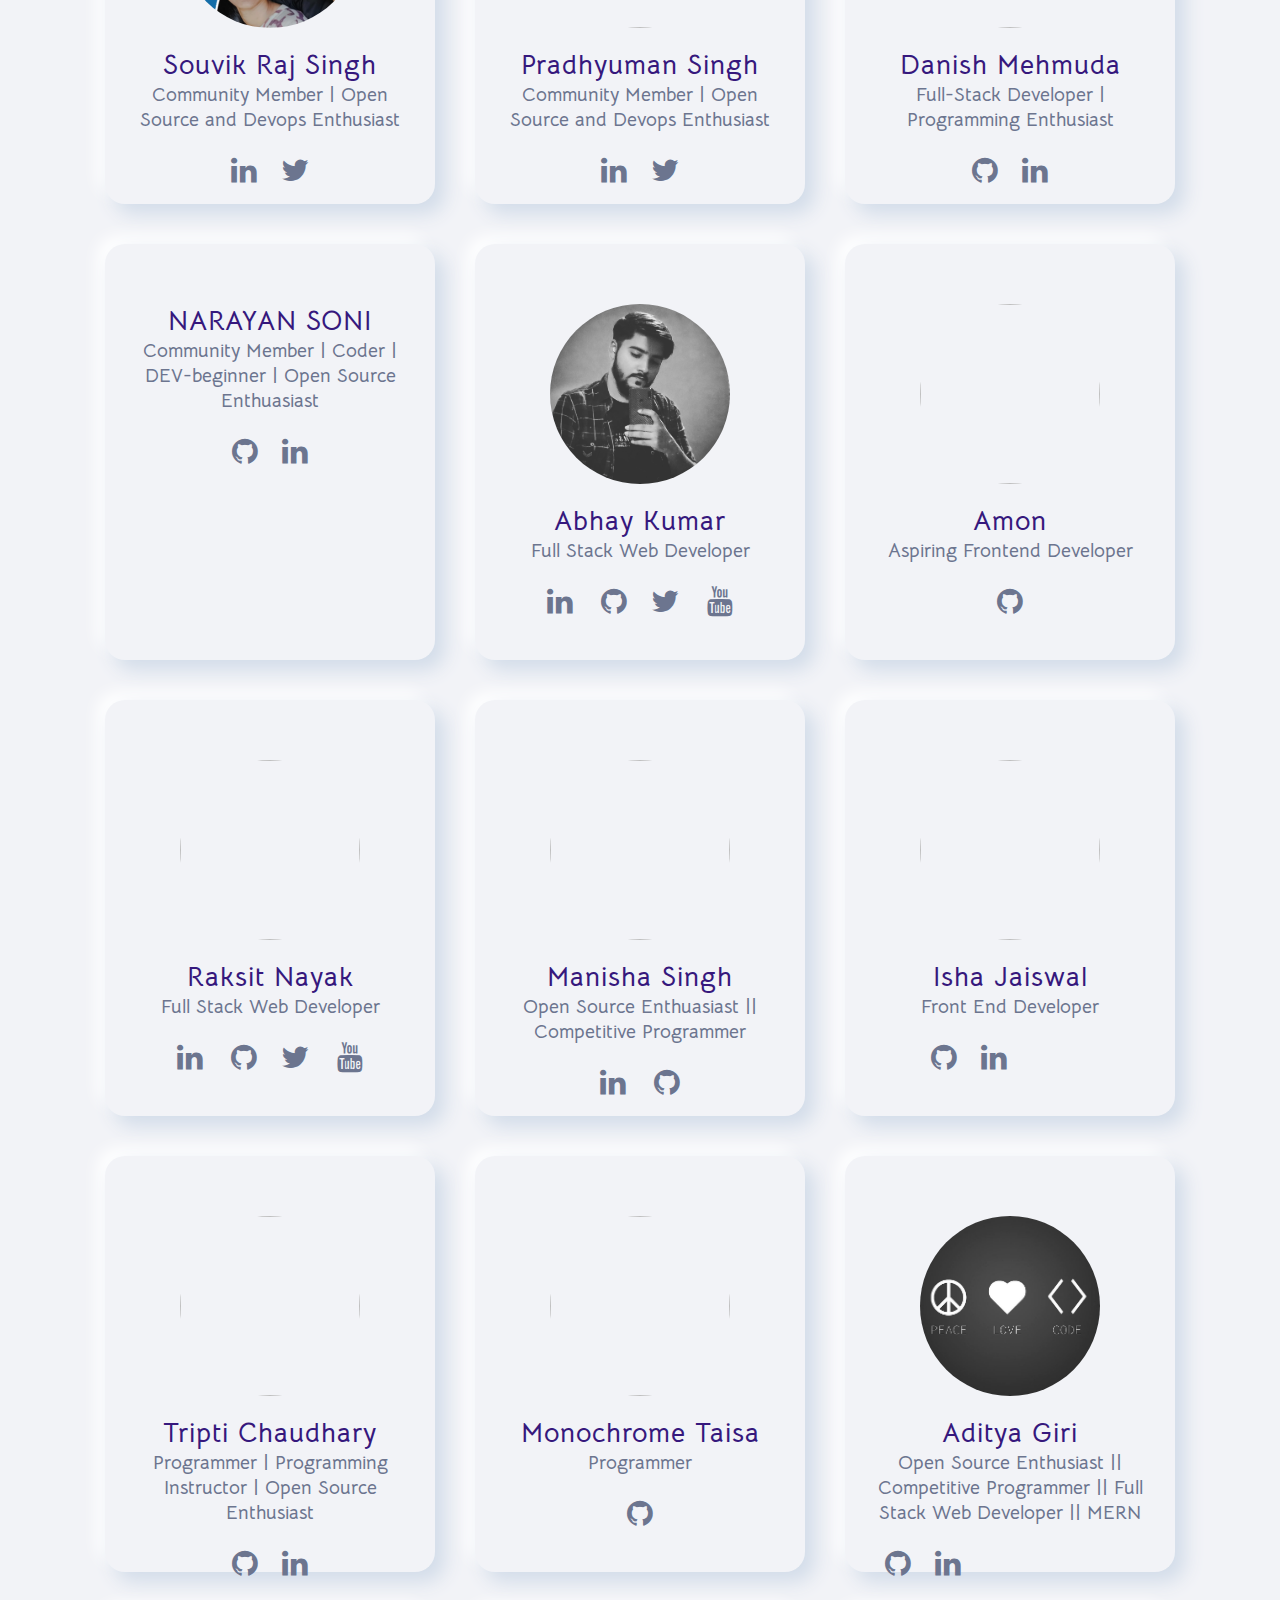
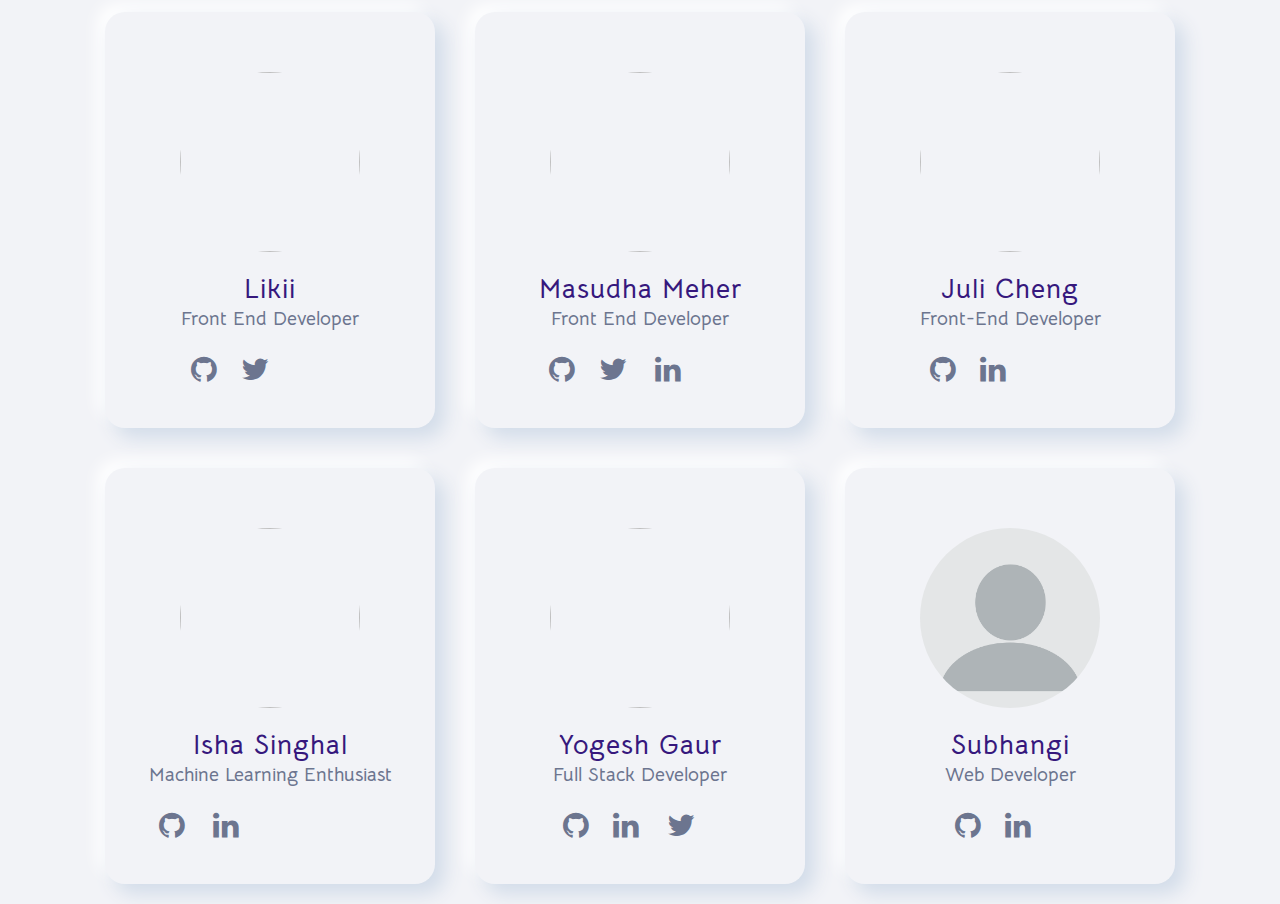
==== commit de161455: "Update index.html" ====
--- a/index.html
+++ b/index.html
@@ -65,6 +65,9 @@
             <a href="#" class="socialLink"
               ><i class="fa fa-twitter" aria-hidden="true"></i
             ></a>
+            <a href="#" class="socialLink"
+              ><i class="	fa fa-dribbble" aria-hidden="true"></i
+            ></a>
           </div>
         </div>
       </div>
@@ -280,7 +283,7 @@
       <div class="card">
         <div class="content">
           <div class="imgBx">
-            <img src="images/Male_avatar.jpg" alt="Avatar image" />
+            <img src="images/Male_avatar.jpg" />
           </div>
           <div class="contentBx">
             <h4 class="nameHeadline">Danish Mehmuda</h4>
@@ -324,7 +327,7 @@
       <div class="card">
         <div class="content">
           <div class="imgBx">
-            <img src="images/abhayxkumar.jpg" alt="abhayxkumar"/>
+            <img src="images/abhayxkumar.jpg" />
           </div>
           <div class="contentBx">
             <h4 class="nameHeadline">Abhay Kumar</h4>
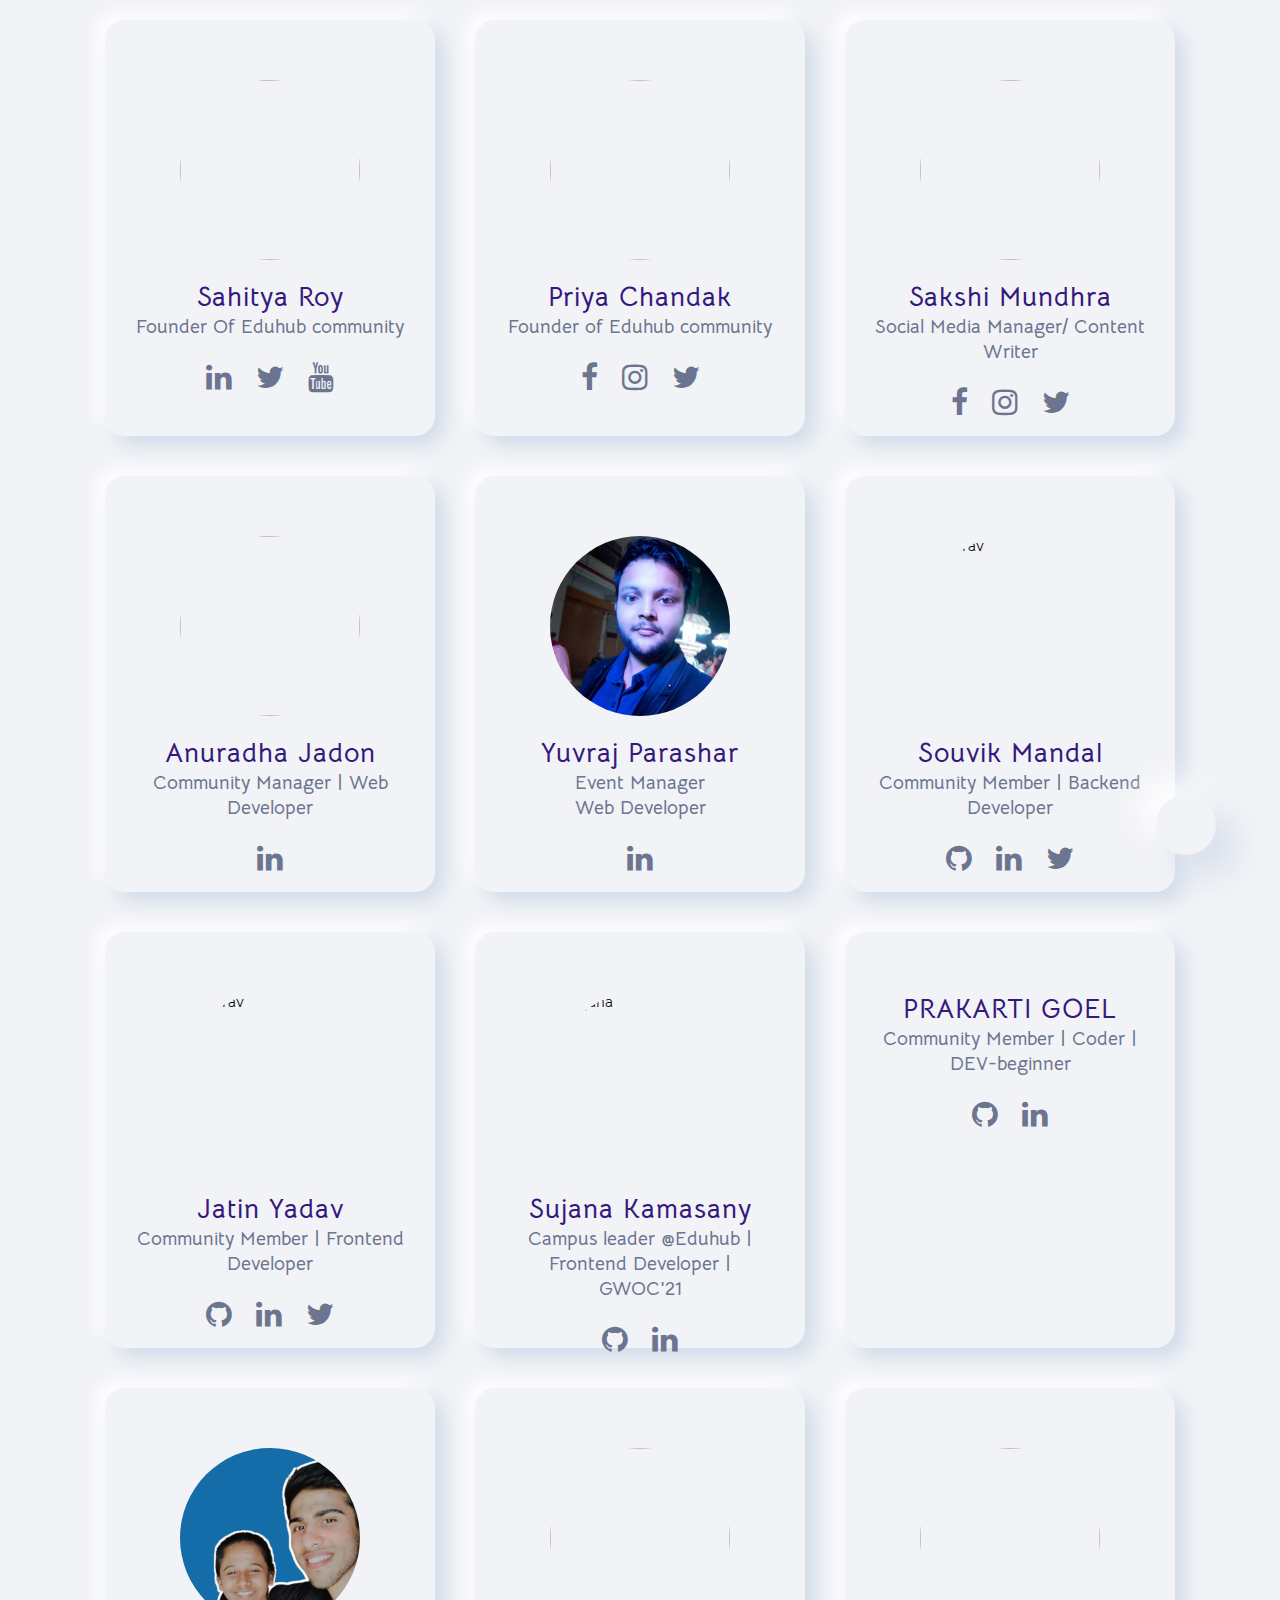
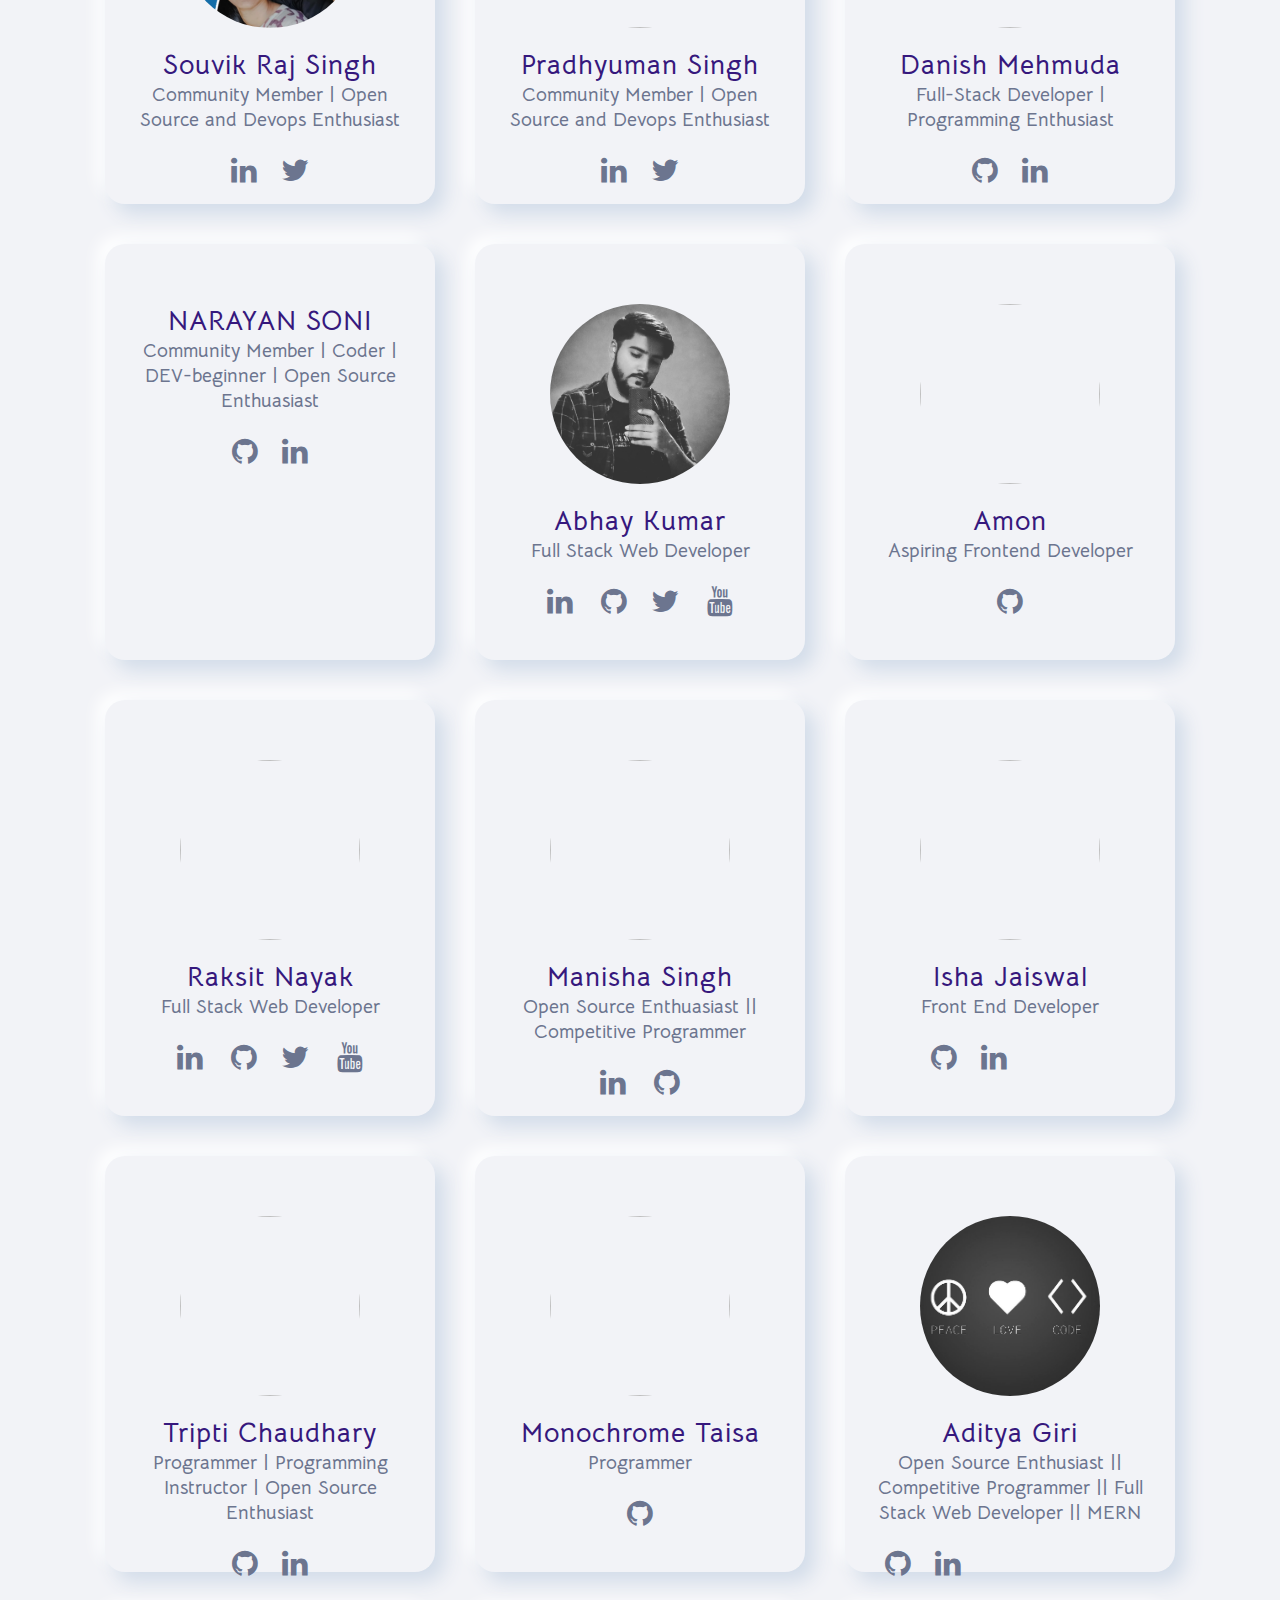
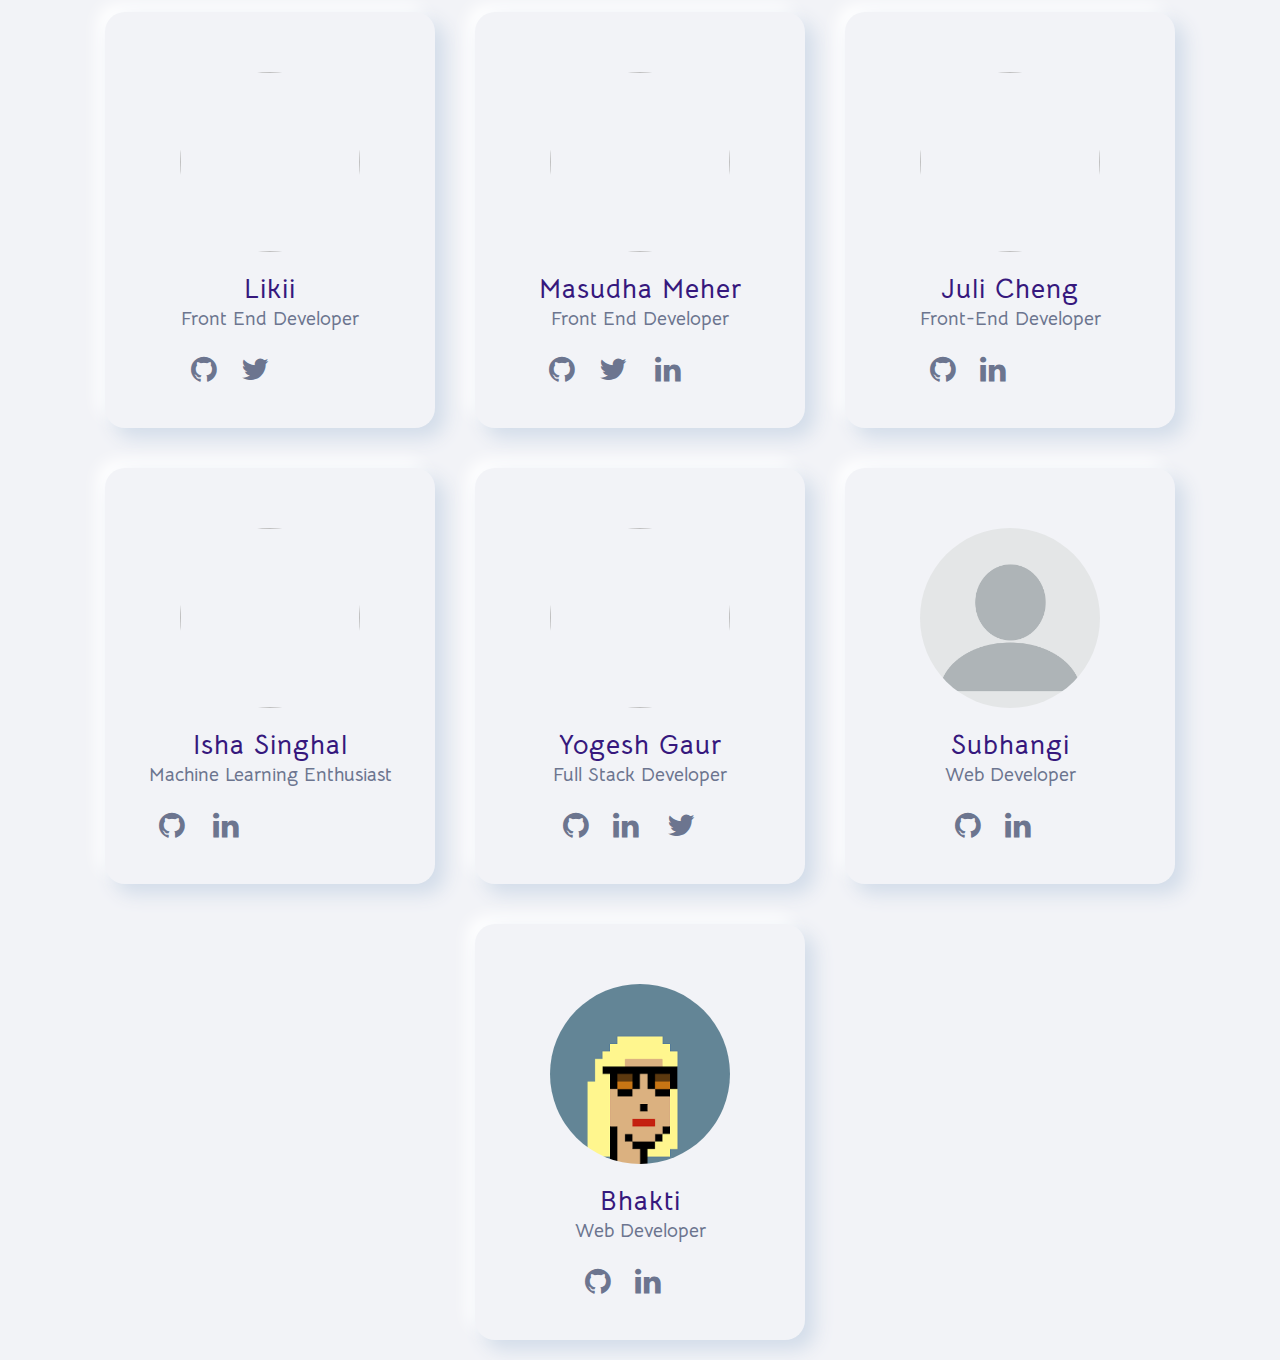
==== commit 4e772ee4: "contribution" ====
--- a/index.html
+++ b/index.html
@@ -65,9 +65,6 @@
             <a href="#" class="socialLink"
               ><i class="fa fa-twitter" aria-hidden="true"></i
             ></a>
-            <a href="#" class="socialLink"
-              ><i class="	fa fa-dribbble" aria-hidden="true"></i
-            ></a>
           </div>
         </div>
       </div>
@@ -632,6 +629,25 @@
           </div>
         </div>
          
+        <div class="card">
+          <div class="content">
+            <div class="imgBx">
+              <img src="images/bhakti.png" />
+            </div>
+            <div class="contentBx">
+              <h4 class="nameHeadline">Bhakti</h4>
+              <h5 class="designationHeadline">Web Developer</h5>
+              <div class="sci">
+                <a href="https://github.com/Bhakti087" class="socialLink"
+                  ><i class="fa fa-github" aria-hidden="true"></i
+                ></a>
+                <a href="https://www.linkedin.com/in/bhakti-ghude-1193381b4/" class="socialLink"
+                  ><i class="fa fa-linkedin" aria-hidden="true"></i>
+                </a>
+              </div>
+            </div>
+          </div>
+        </div>
      
 
 
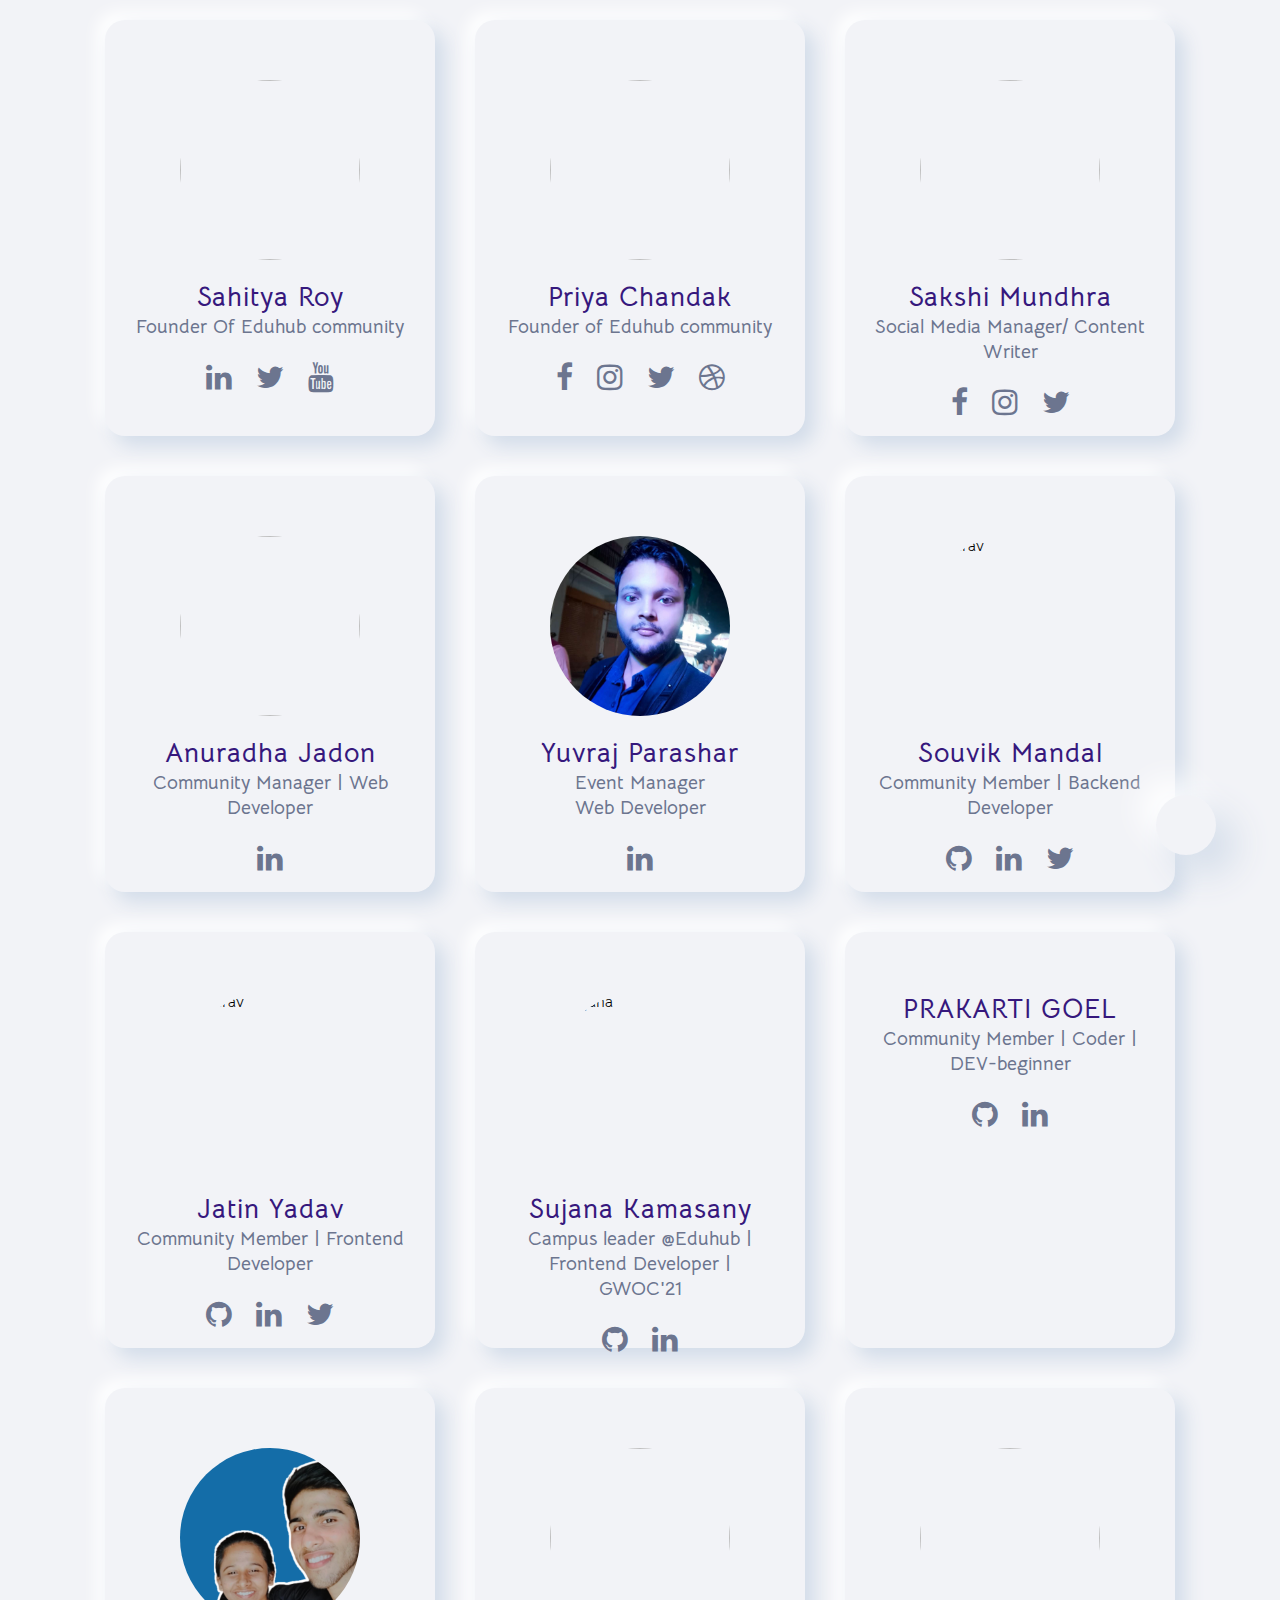
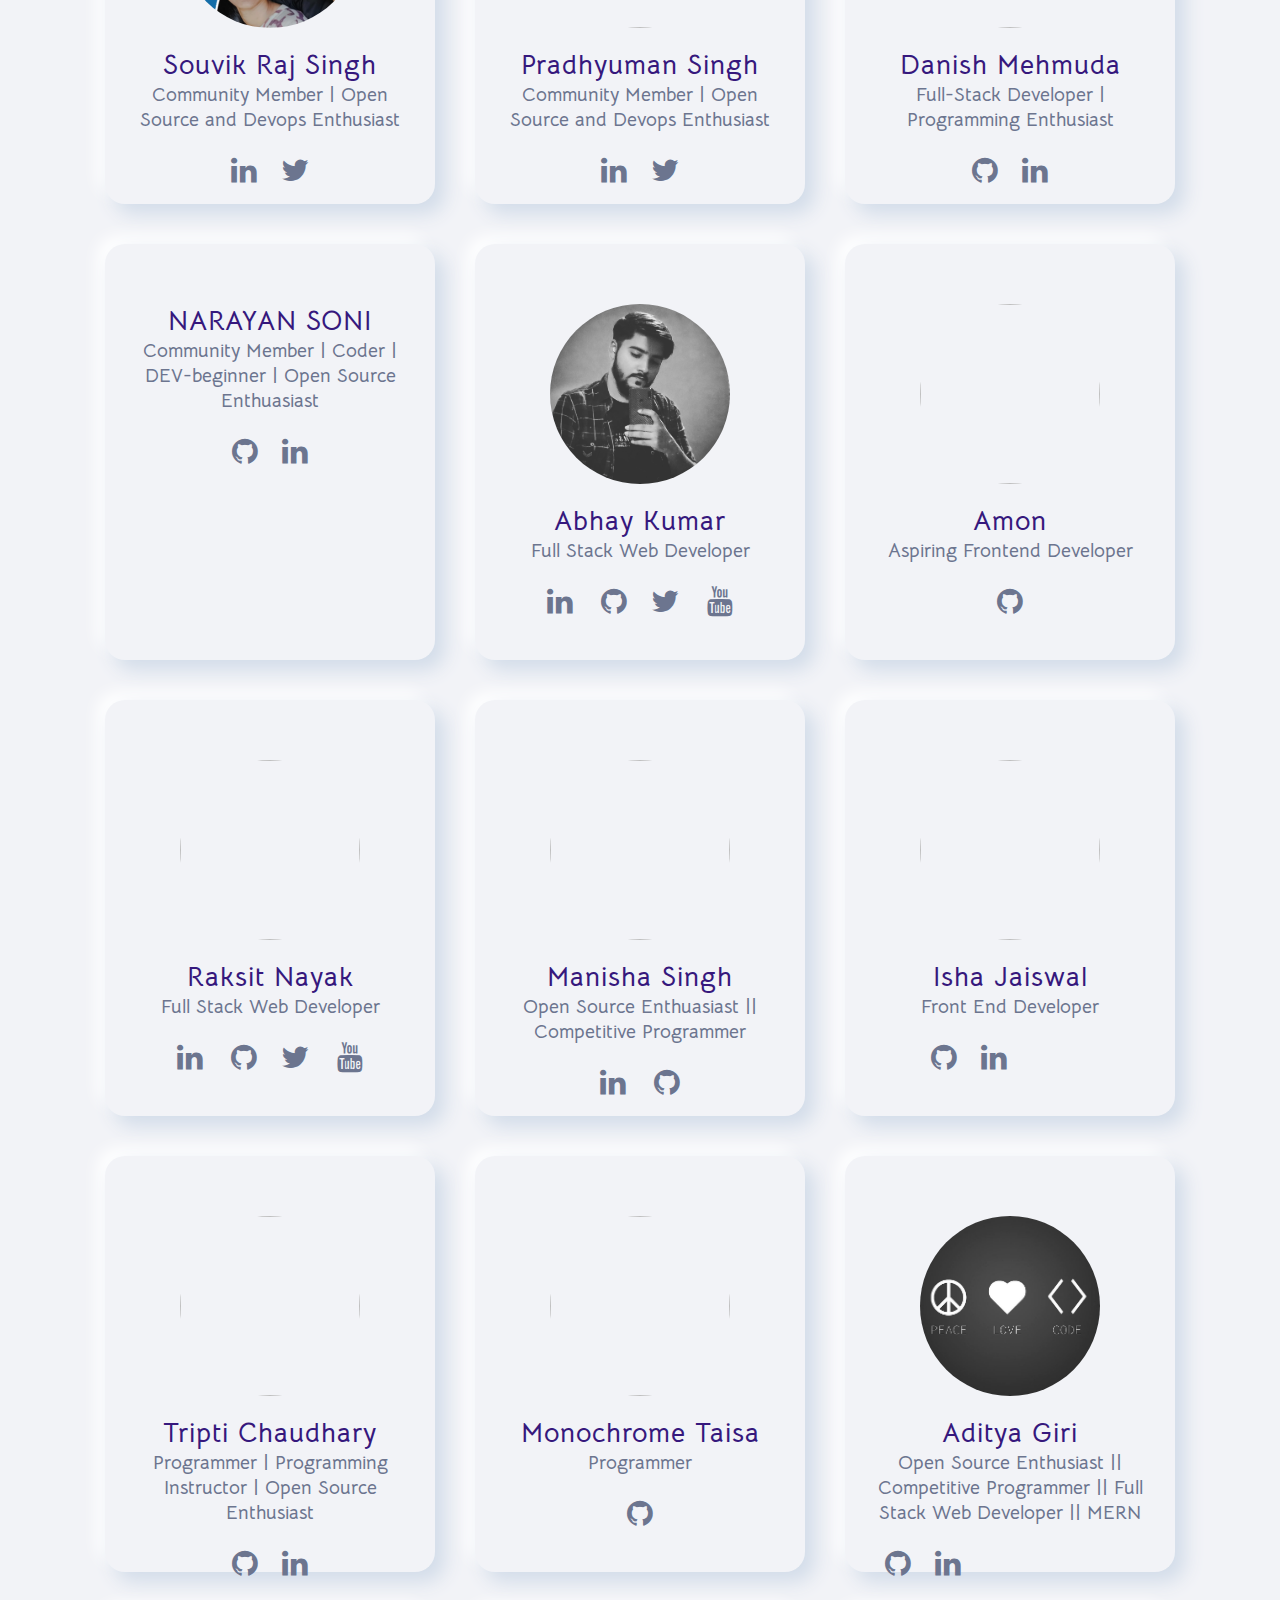
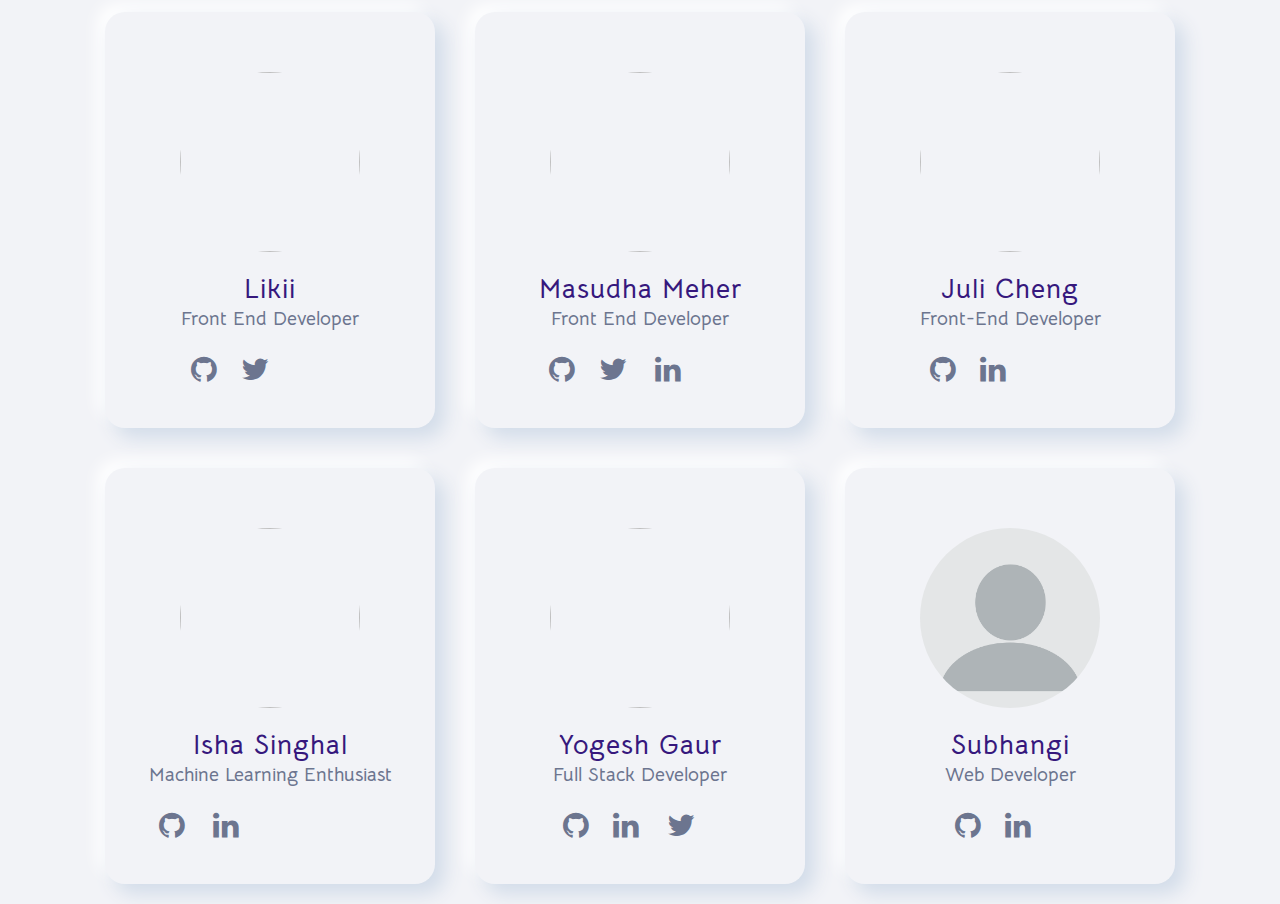
==== commit 89dab9b0: "Merge de161455e8847c52febbd8c31f0e457a9b7d0276 into 0193f415a15cc35a5e8374600bb385f64791873a" ====
--- a/index.html
+++ b/index.html
@@ -65,6 +65,9 @@
             <a href="#" class="socialLink"
               ><i class="fa fa-twitter" aria-hidden="true"></i
             ></a>
+            <a href="#" class="socialLink"
+              ><i class="	fa fa-dribbble" aria-hidden="true"></i
+            ></a>
           </div>
         </div>
       </div>
@@ -629,25 +632,6 @@
           </div>
         </div>
          
-        <div class="card">
-          <div class="content">
-            <div class="imgBx">
-              <img src="images/bhakti.png" />
-            </div>
-            <div class="contentBx">
-              <h4 class="nameHeadline">Bhakti</h4>
-              <h5 class="designationHeadline">Web Developer</h5>
-              <div class="sci">
-                <a href="https://github.com/Bhakti087" class="socialLink"
-                  ><i class="fa fa-github" aria-hidden="true"></i
-                ></a>
-                <a href="https://www.linkedin.com/in/bhakti-ghude-1193381b4/" class="socialLink"
-                  ><i class="fa fa-linkedin" aria-hidden="true"></i>
-                </a>
-              </div>
-            </div>
-          </div>
-        </div>
      
 
 
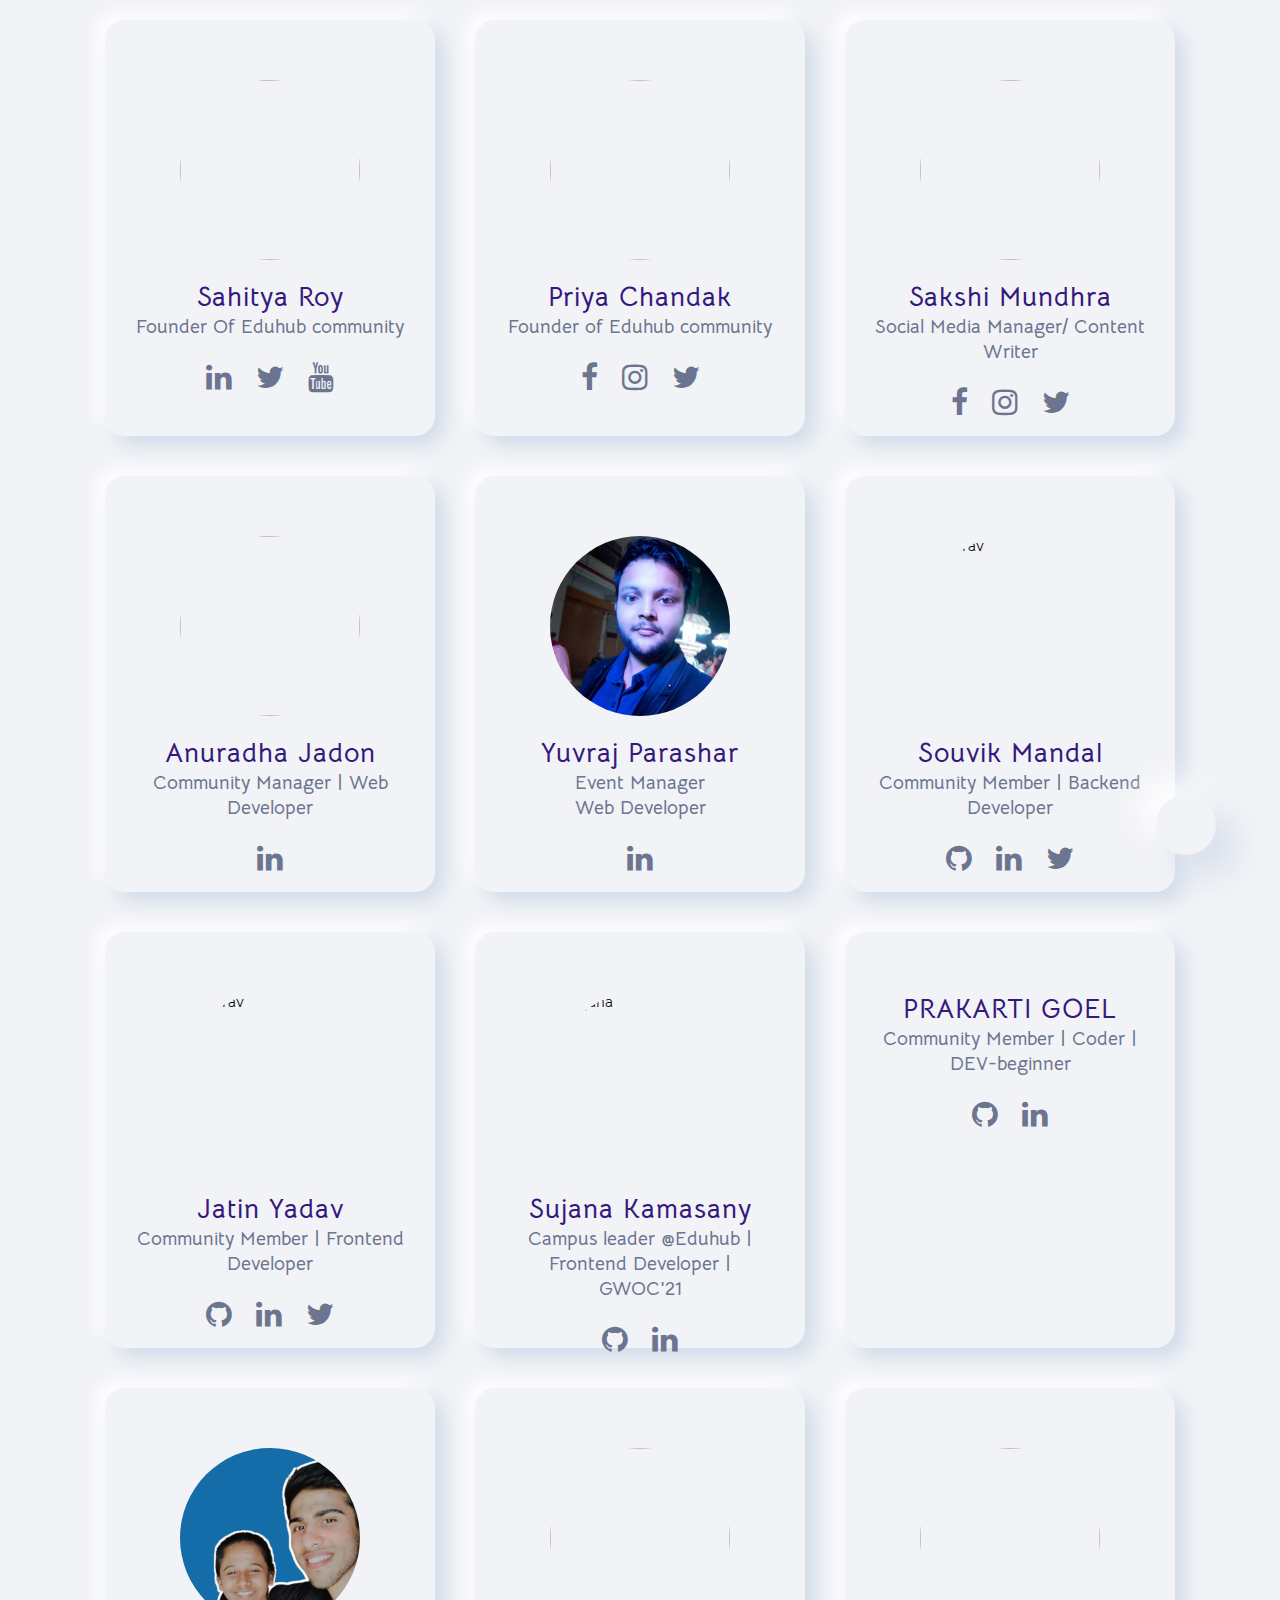
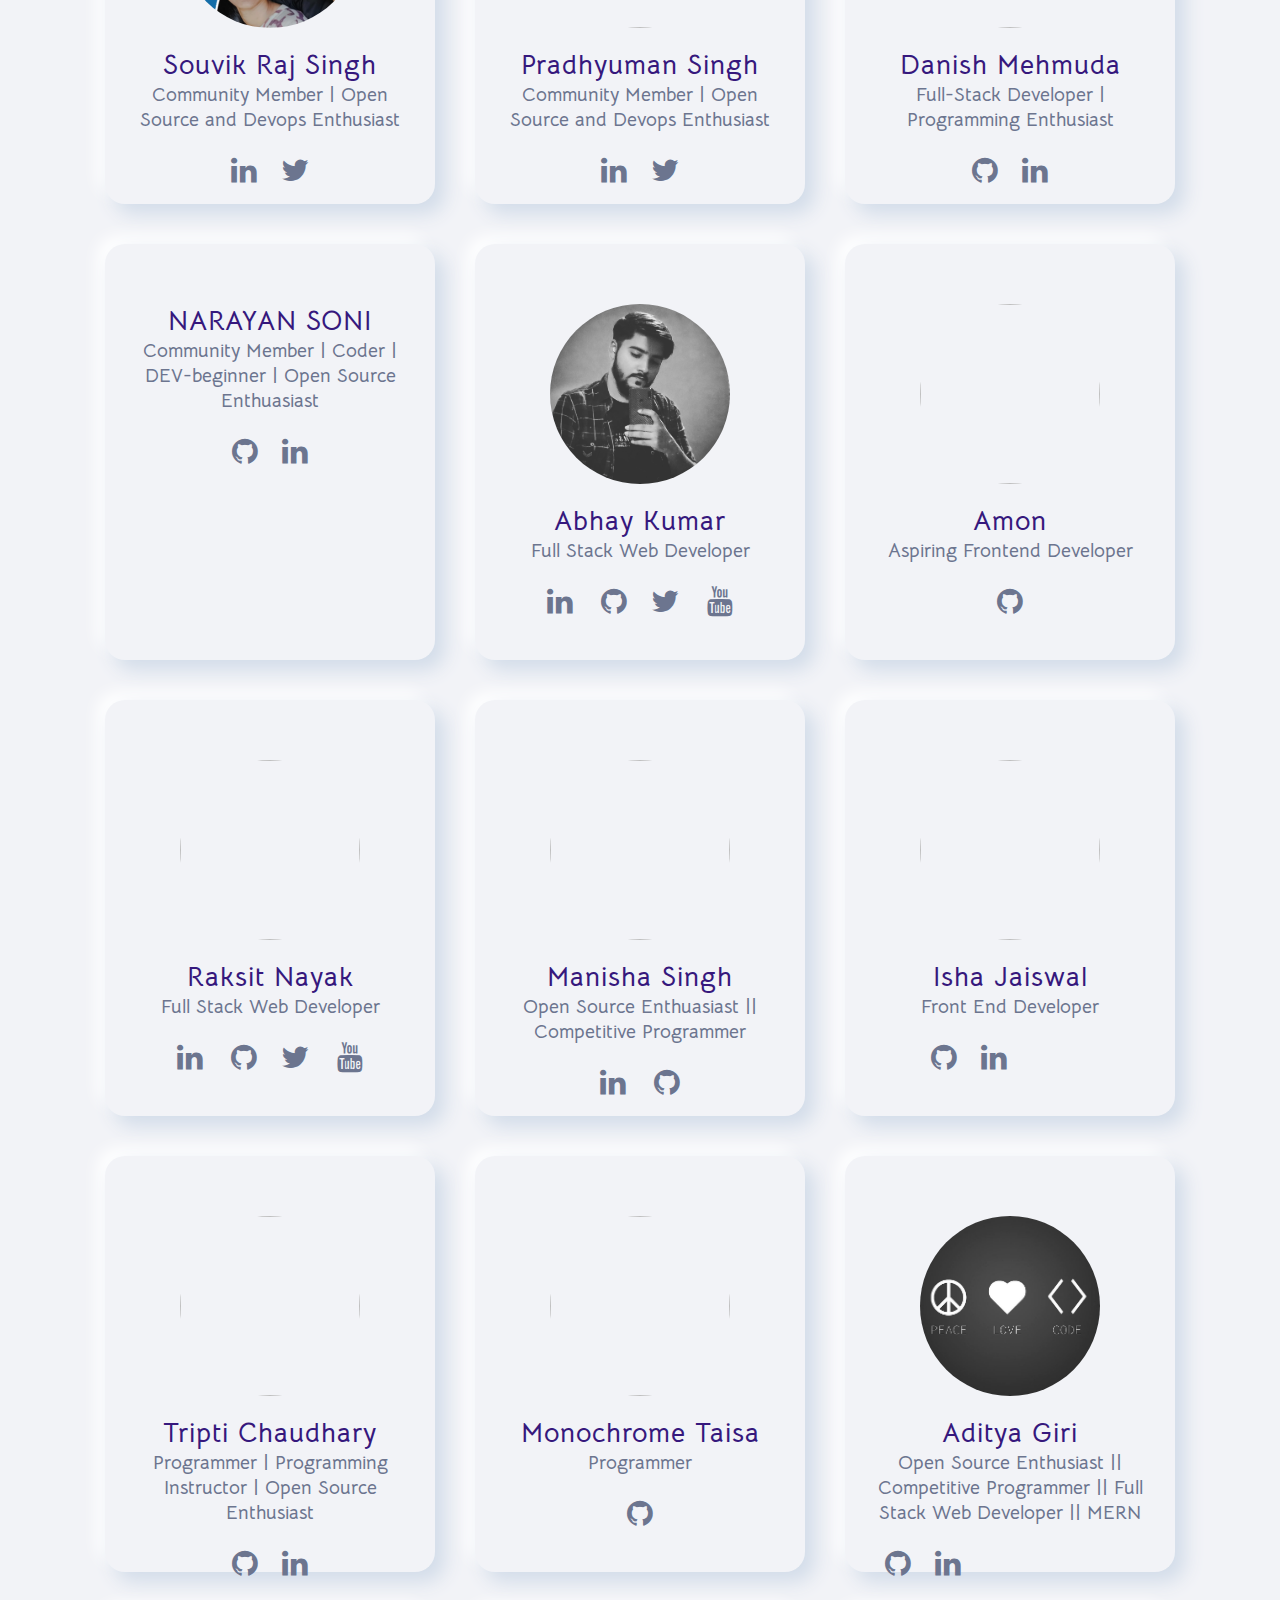
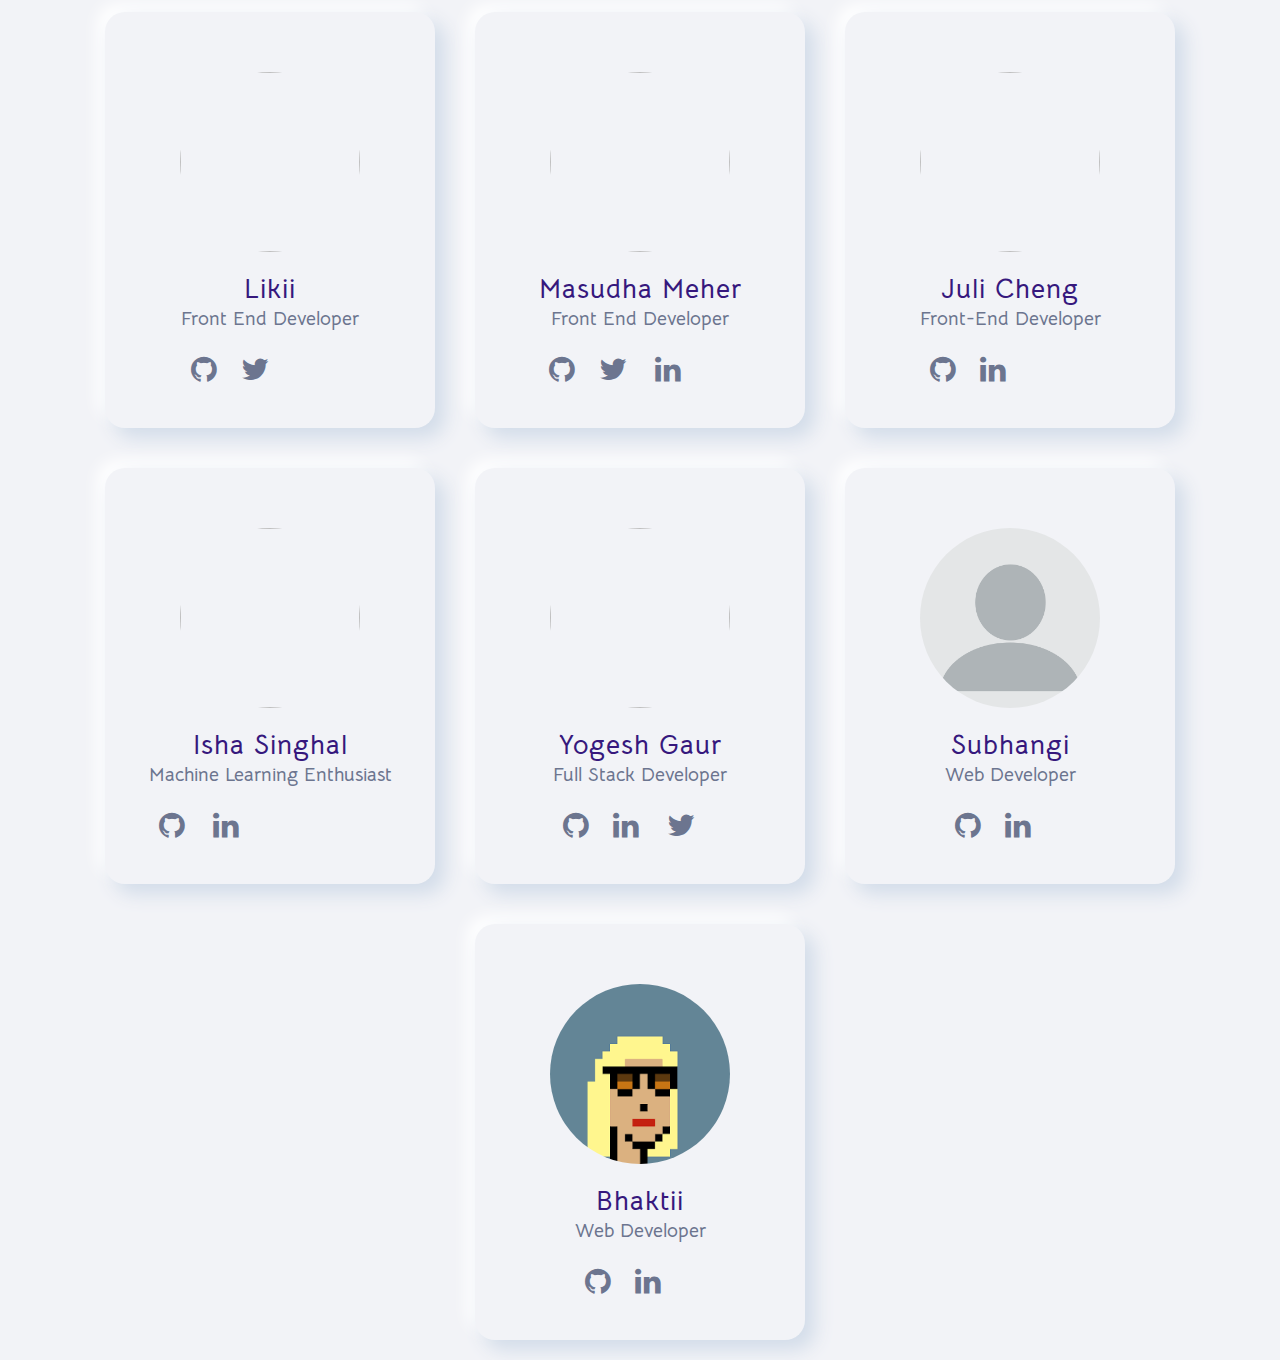
==== commit 90102bc7: "Merge 95681ea428a62534cdc38edd39eed2c63c4b3e41 into 0193f415a15cc35a5e8374600bb385f64791873a" ====
--- a/index.html
+++ b/index.html
@@ -65,9 +65,6 @@
             <a href="#" class="socialLink"
               ><i class="fa fa-twitter" aria-hidden="true"></i
             ></a>
-            <a href="#" class="socialLink"
-              ><i class="	fa fa-dribbble" aria-hidden="true"></i
-            ></a>
           </div>
         </div>
       </div>
@@ -632,6 +629,25 @@
           </div>
         </div>
          
+        <div class="card">
+          <div class="content">
+            <div class="imgBx">
+              <img src="images/bhakti.png" />
+            </div>
+            <div class="contentBx">
+              <h4 class="nameHeadline">Bhaktii</h4>
+              <h5 class="designationHeadline">Web Developer</h5>
+              <div class="sci">
+                <a href="https://github.com/Bhakti087" class="socialLink"
+                  ><i class="fa fa-github" aria-hidden="true"></i
+                ></a>
+                <a href="https://www.linkedin.com/in/bhakti-ghude-1193381b4/" class="socialLink"
+                  ><i class="fa fa-linkedin" aria-hidden="true"></i>
+                </a>
+              </div>
+            </div>
+          </div>
+        </div>
      
 
 
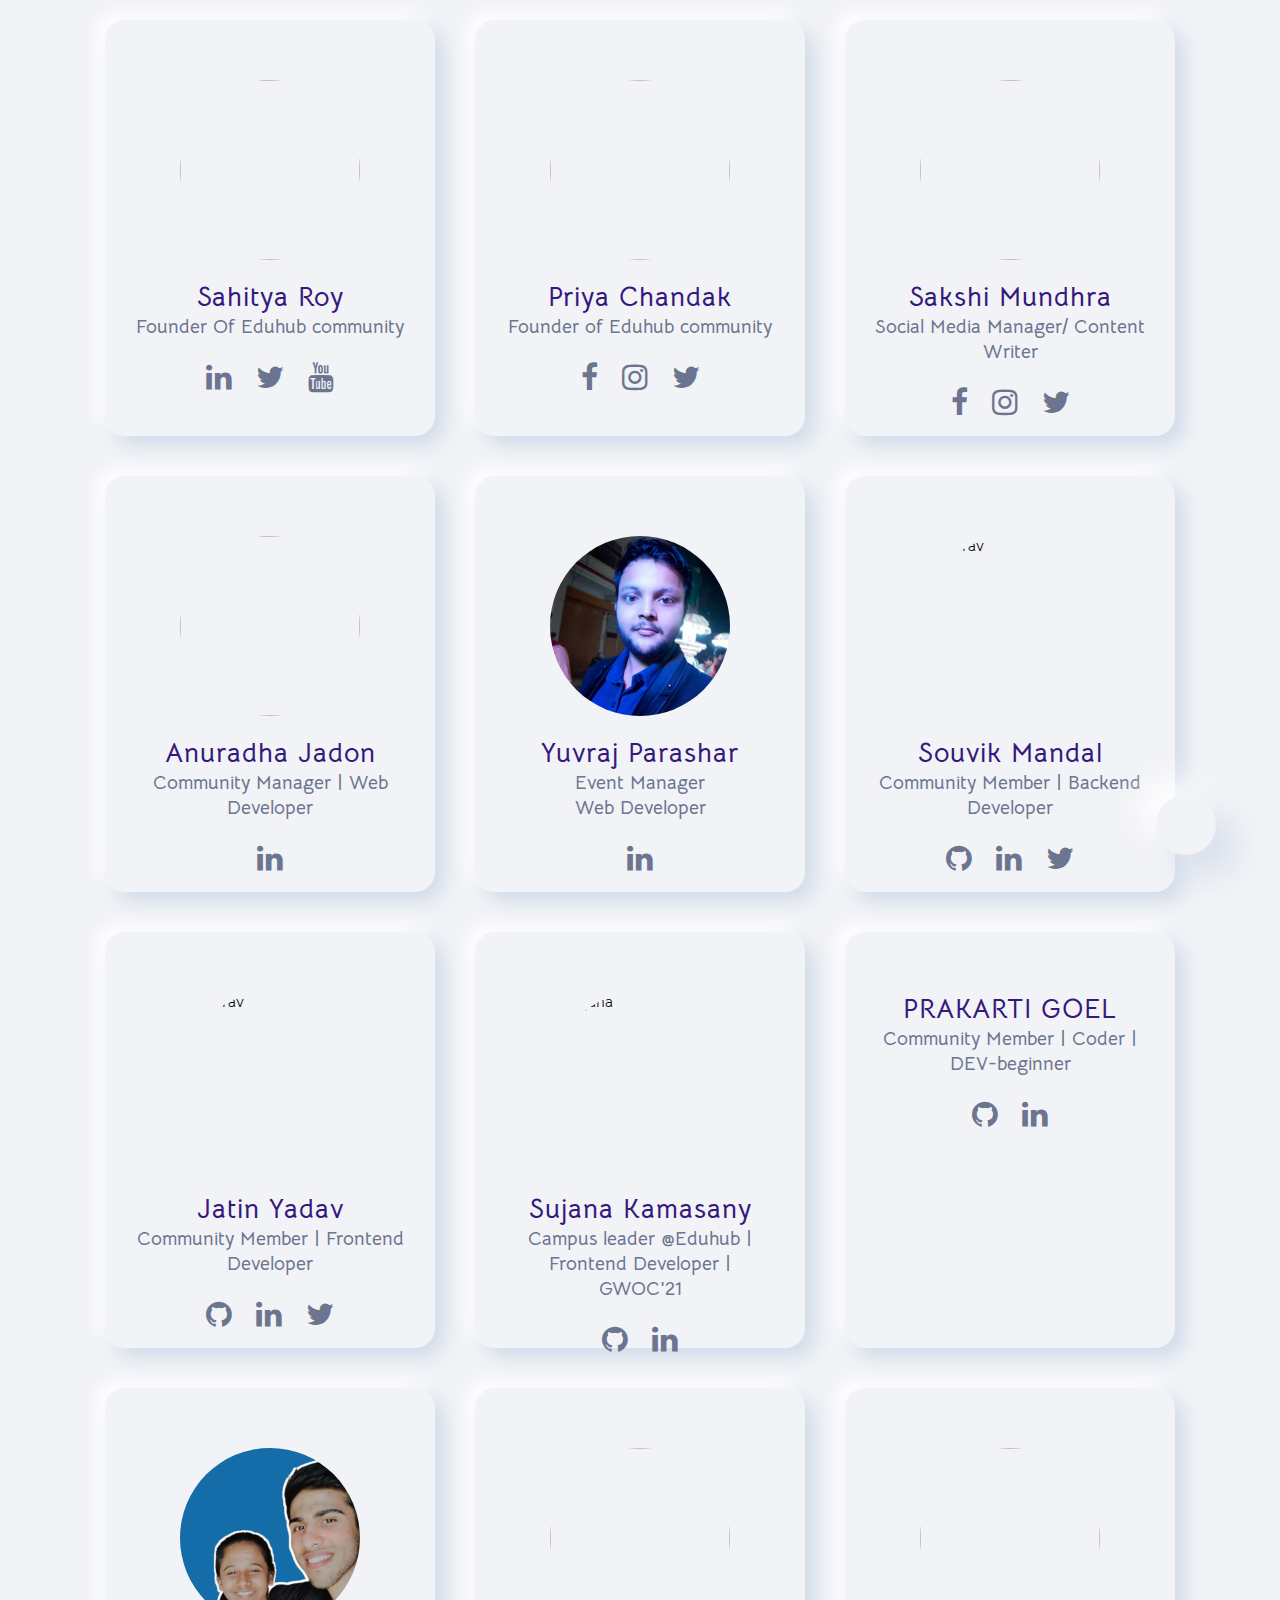
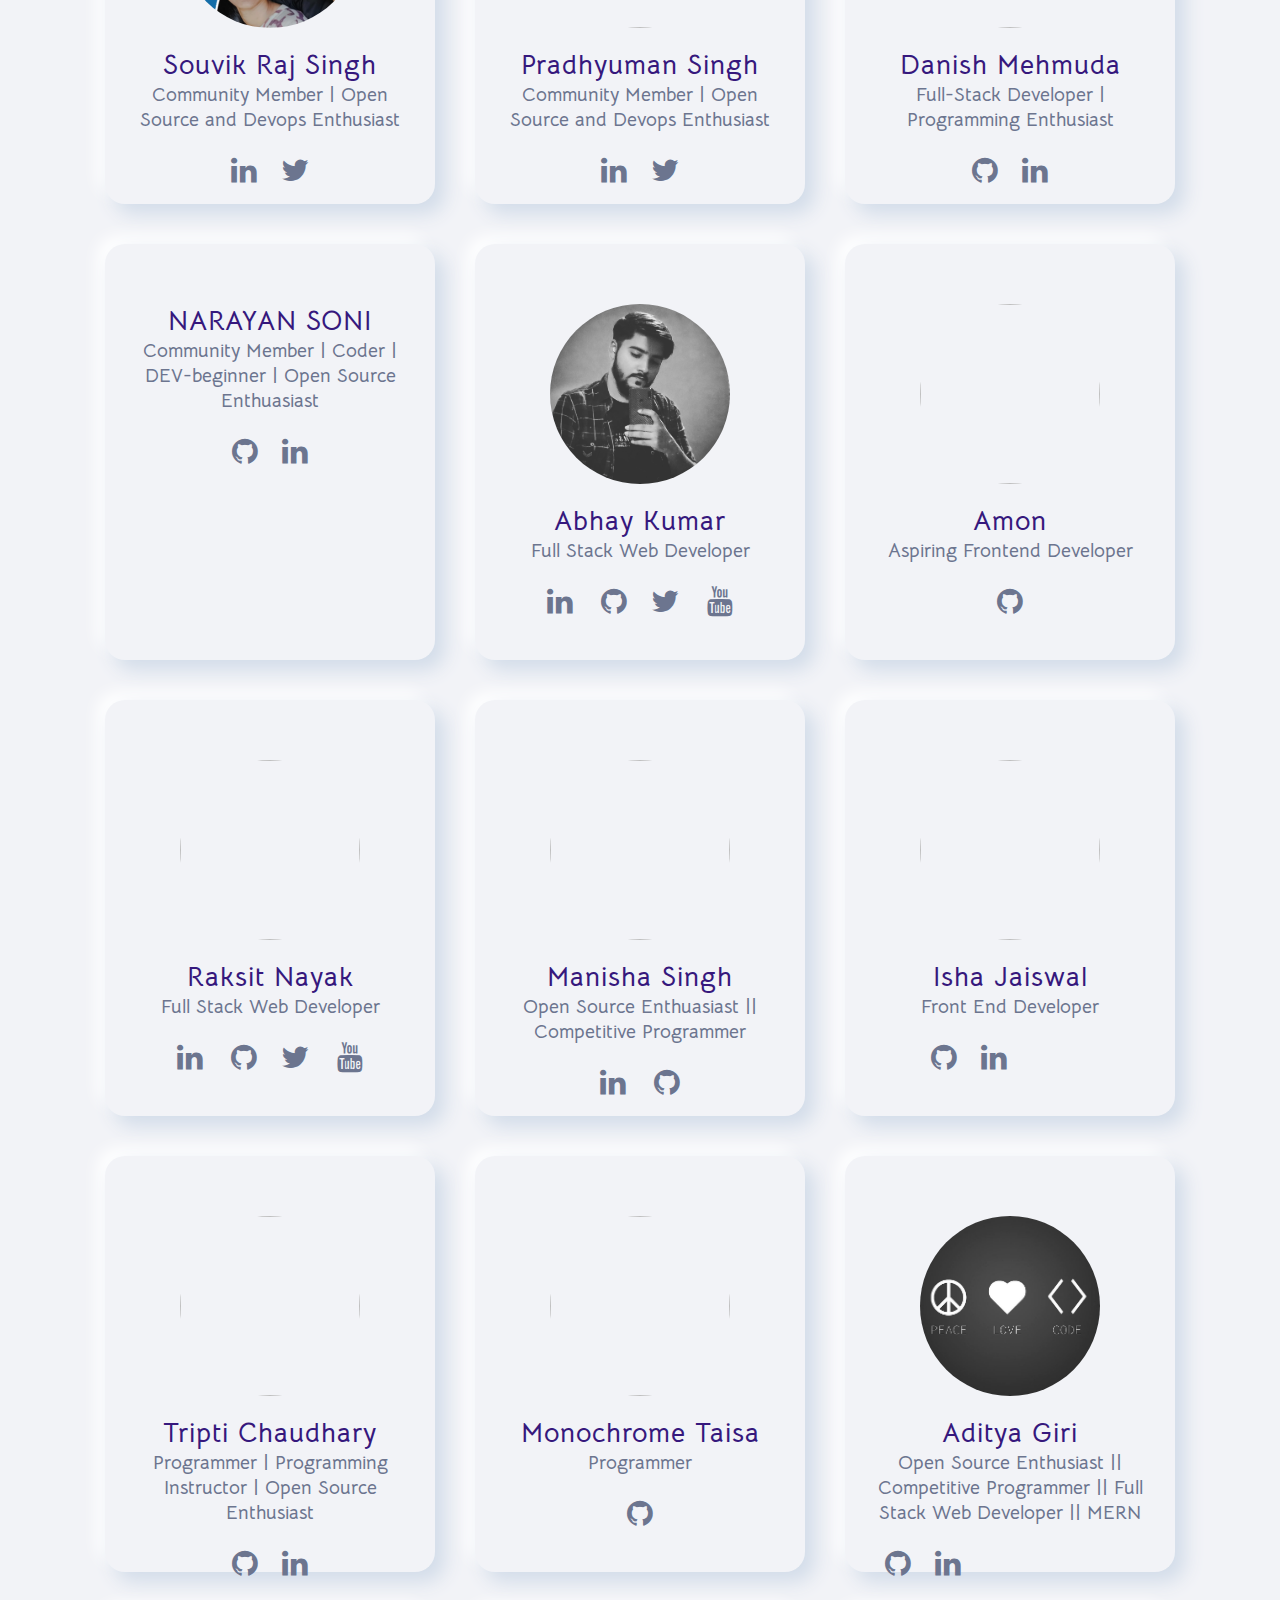
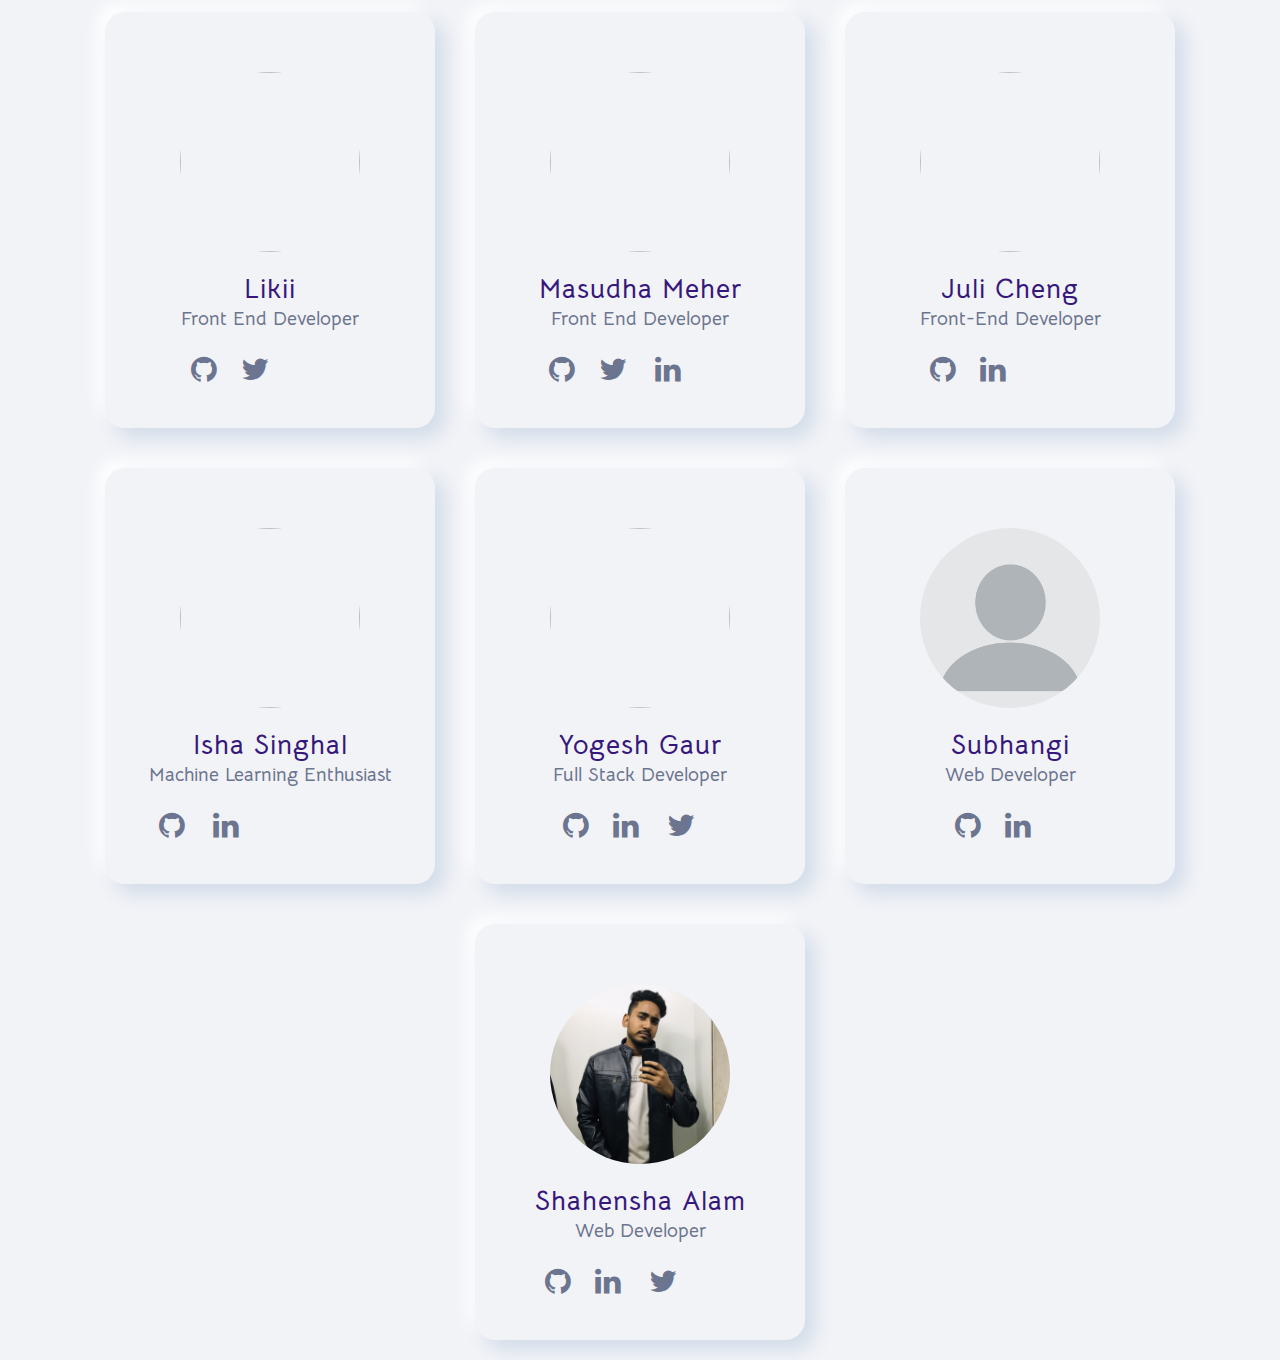
==== commit aeb7c88e: "Merge 0f0580d9b2c821b4a714cfd0135213dfb11eac14 into 0193f415a15cc35a5e8374600bb385f64791873a" ====
--- a/index.html
+++ b/index.html
@@ -632,18 +632,21 @@
         <div class="card">
           <div class="content">
             <div class="imgBx">
-              <img src="images/bhakti.png" />
+              <img src="images/shahensha.jpeg" />
             </div>
             <div class="contentBx">
-              <h4 class="nameHeadline">Bhaktii</h4>
+              <h4 class="nameHeadline">Shahensha Alam</h4>
               <h5 class="designationHeadline">Web Developer</h5>
               <div class="sci">
-                <a href="https://github.com/Bhakti087" class="socialLink"
+                <a href="https://github.com/mr-shahensha" class="socialLink"
                   ><i class="fa fa-github" aria-hidden="true"></i
                 ></a>
-                <a href="https://www.linkedin.com/in/bhakti-ghude-1193381b4/" class="socialLink"
+                 <a href="https://www.linkedin.com/in/shahensha-alam-684868228/" class="socialLink"
                   ><i class="fa fa-linkedin" aria-hidden="true"></i>
                 </a>
+                <a href="https://twitter.com/hey_shahensha" class="socialLink"
+                  ><i class="fa fa-twitter" aria-hidden="true"></i>
+                </a>
               </div>
             </div>
           </div>
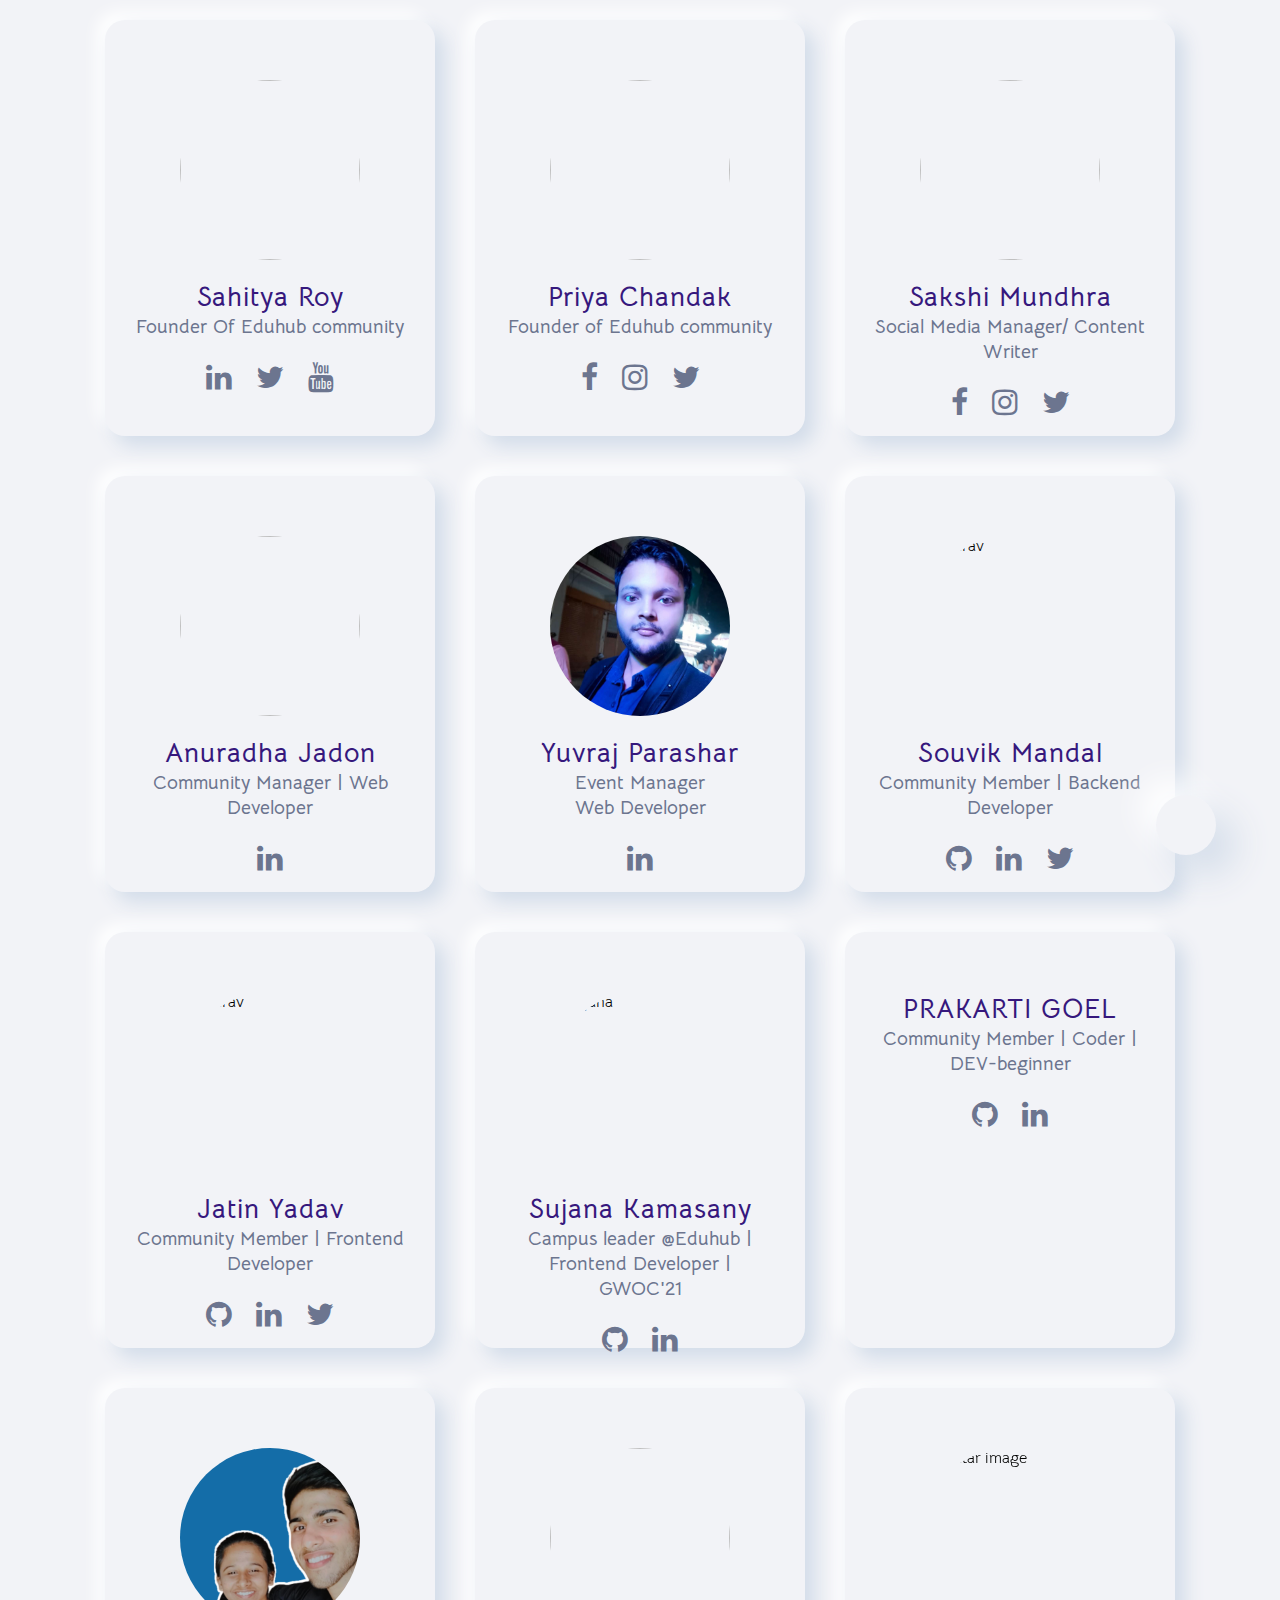
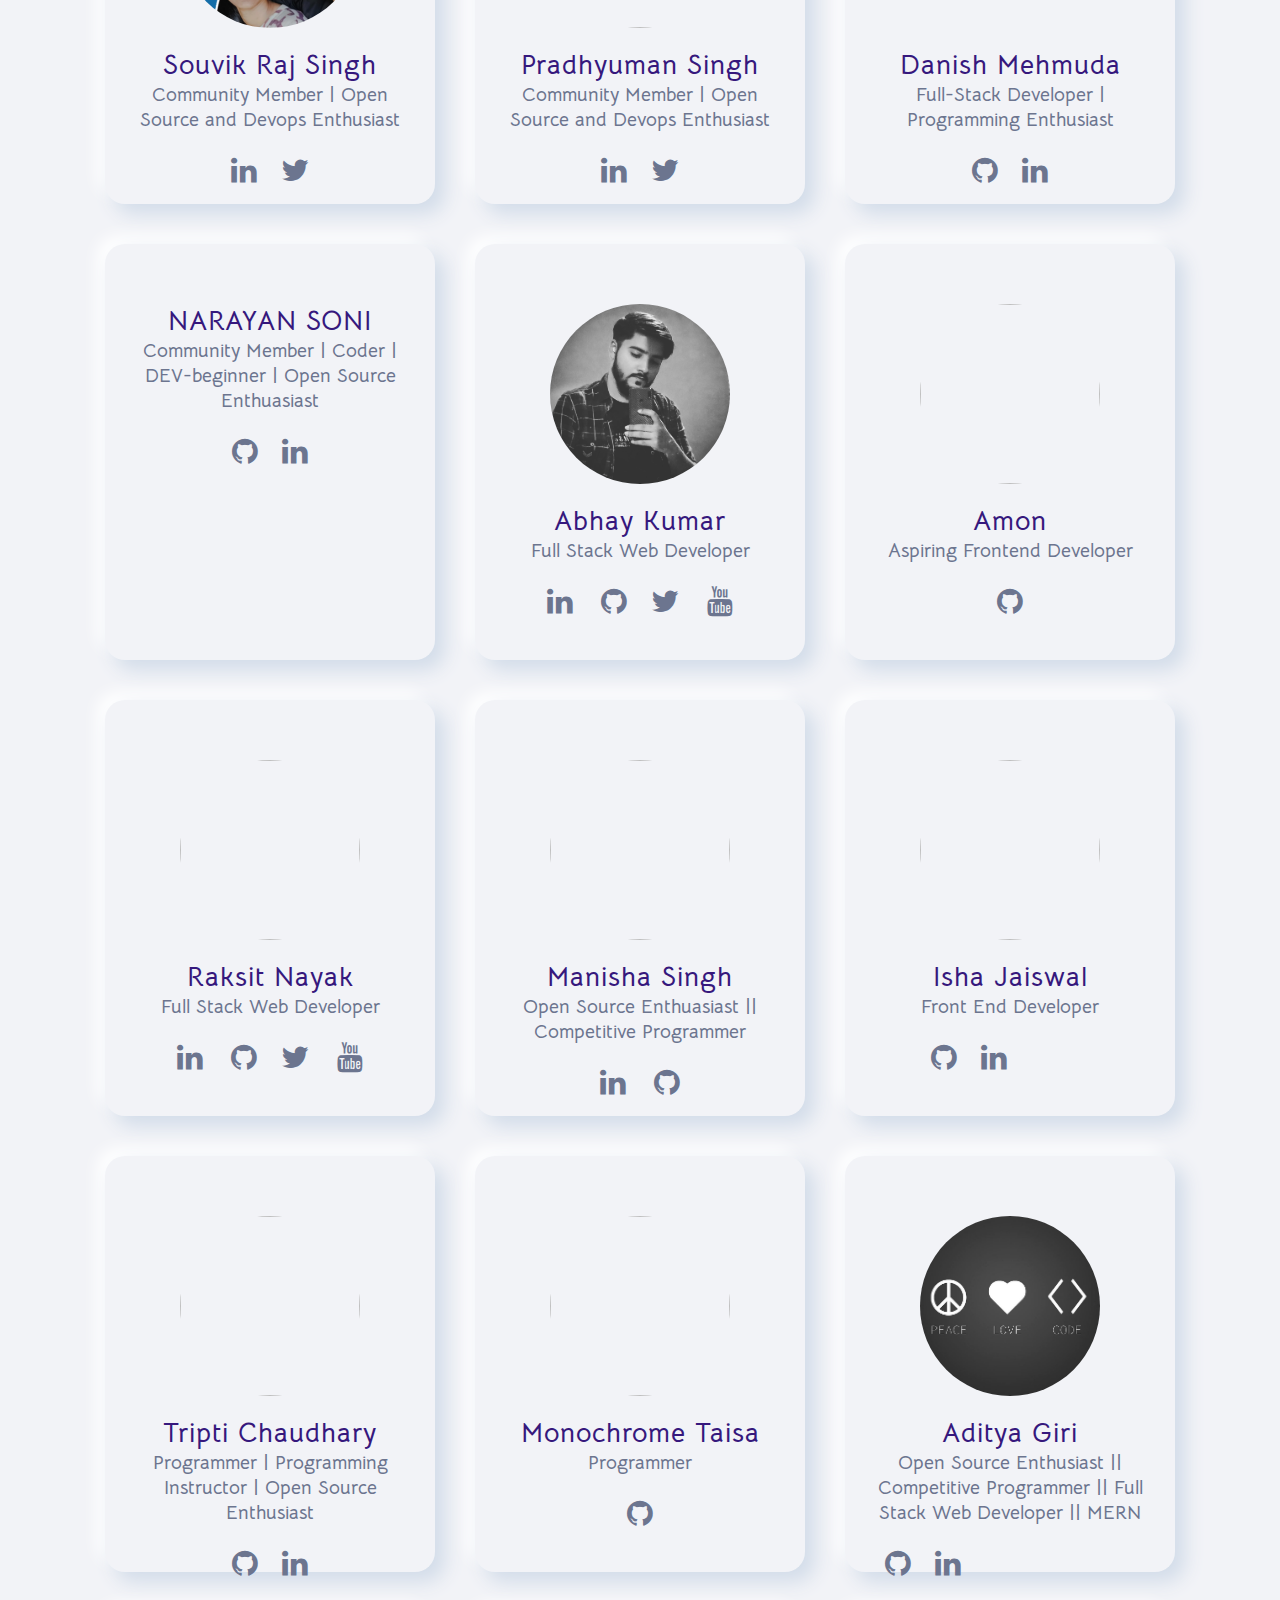
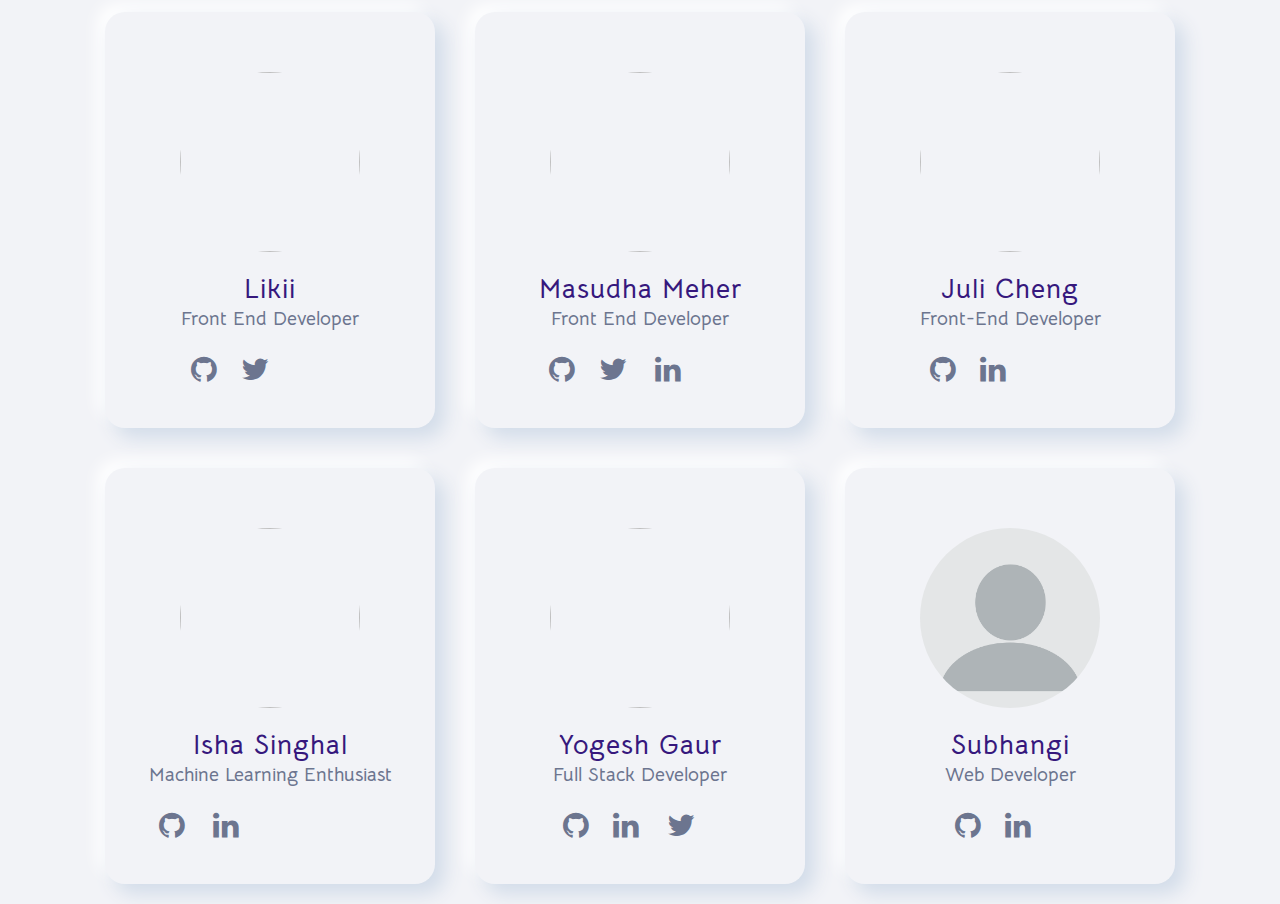
==== commit 6371340a: "Merge a524cb53ce1d5d5f8cacb775abfd15a1093045b1 into 0193f415a15cc35a5e8374600bb385f64791873a" ====
--- a/index.html
+++ b/index.html
@@ -280,7 +280,7 @@
       <div class="card">
         <div class="content">
           <div class="imgBx">
-            <img src="images/Male_avatar.jpg" />
+            <img src="images/Male_avatar.jpg" alt="Avatar image" />
           </div>
           <div class="contentBx">
             <h4 class="nameHeadline">Danish Mehmuda</h4>
@@ -324,7 +324,7 @@
       <div class="card">
         <div class="content">
           <div class="imgBx">
-            <img src="images/abhayxkumar.jpg" />
+            <img src="images/abhayxkumar.jpg" alt="abhayxkumar"/>
           </div>
           <div class="contentBx">
             <h4 class="nameHeadline">Abhay Kumar</h4>
@@ -629,28 +629,6 @@
           </div>
         </div>
          
-        <div class="card">
-          <div class="content">
-            <div class="imgBx">
-              <img src="images/shahensha.jpeg" />
-            </div>
-            <div class="contentBx">
-              <h4 class="nameHeadline">Shahensha Alam</h4>
-              <h5 class="designationHeadline">Web Developer</h5>
-              <div class="sci">
-                <a href="https://github.com/mr-shahensha" class="socialLink"
-                  ><i class="fa fa-github" aria-hidden="true"></i
-                ></a>
-                 <a href="https://www.linkedin.com/in/shahensha-alam-684868228/" class="socialLink"
-                  ><i class="fa fa-linkedin" aria-hidden="true"></i>
-                </a>
-                <a href="https://twitter.com/hey_shahensha" class="socialLink"
-                  ><i class="fa fa-twitter" aria-hidden="true"></i>
-                </a>
-              </div>
-            </div>
-          </div>
-        </div>
      
 
 
